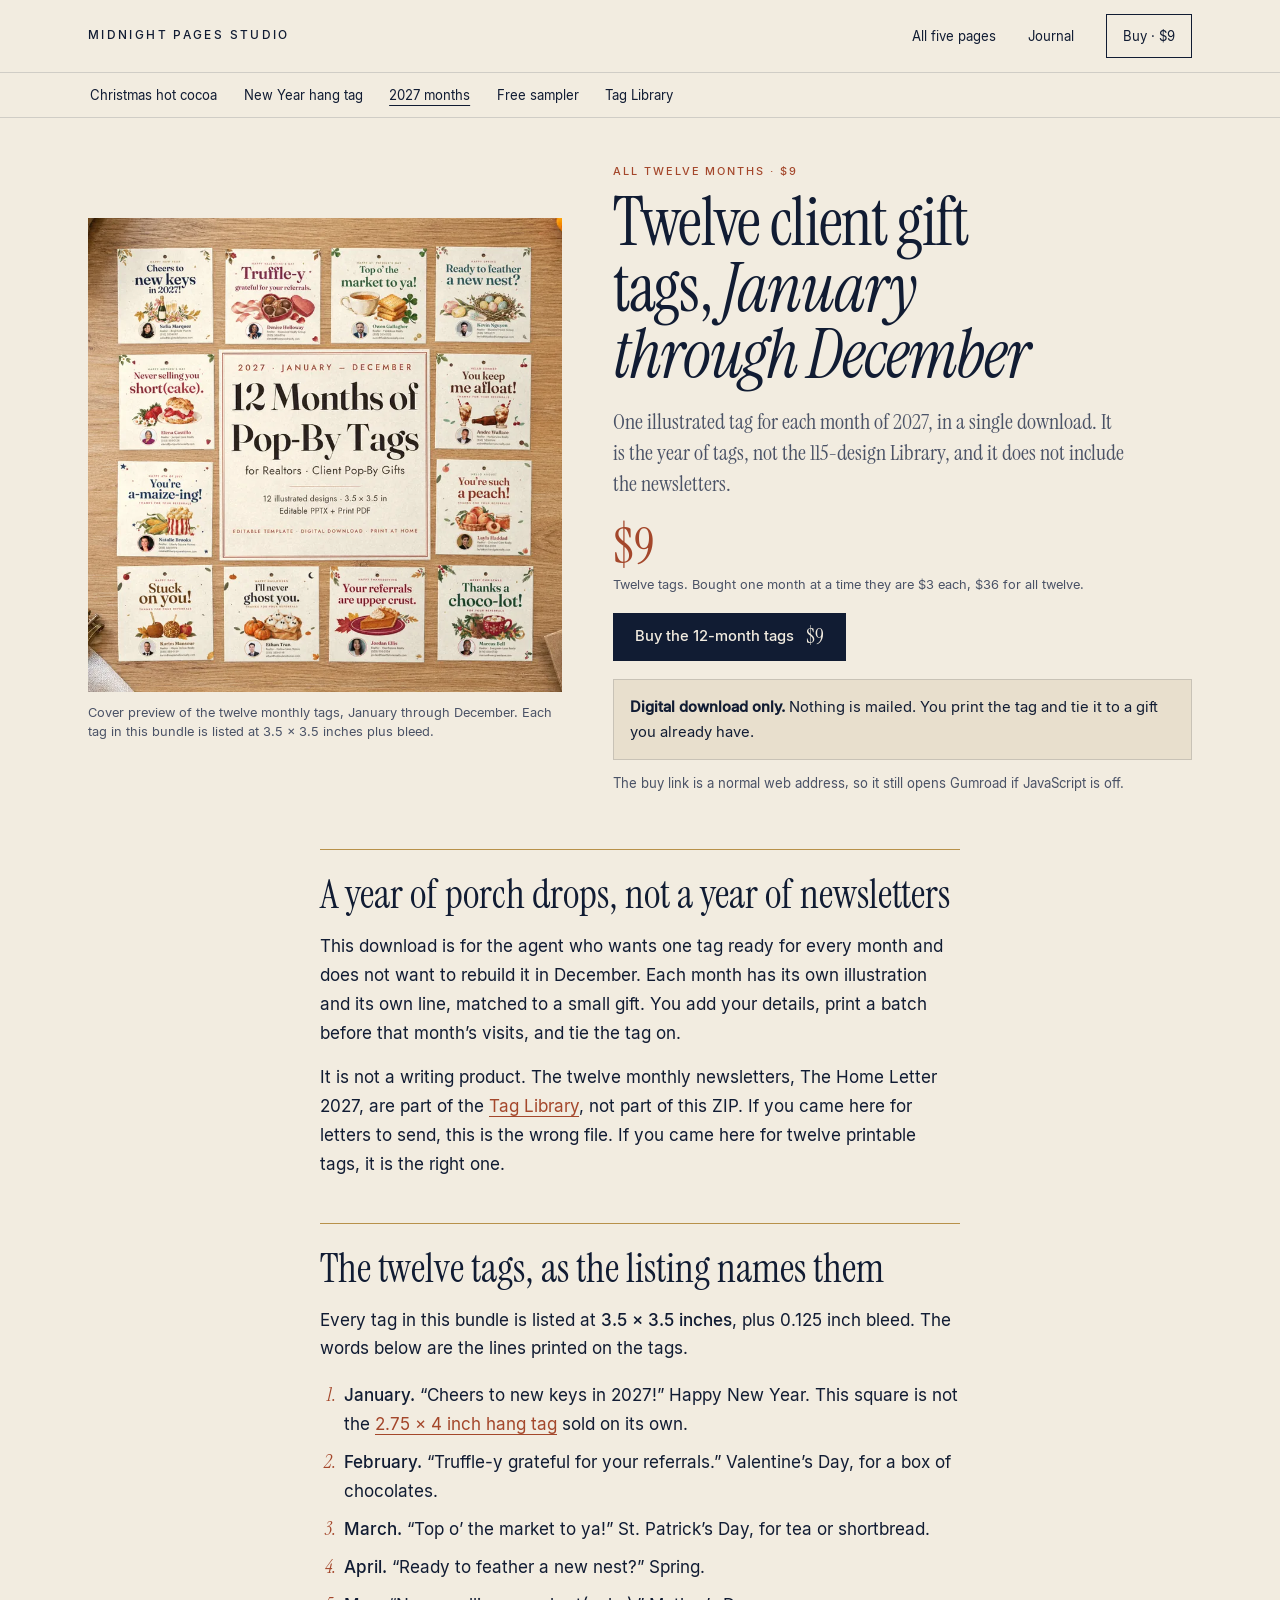
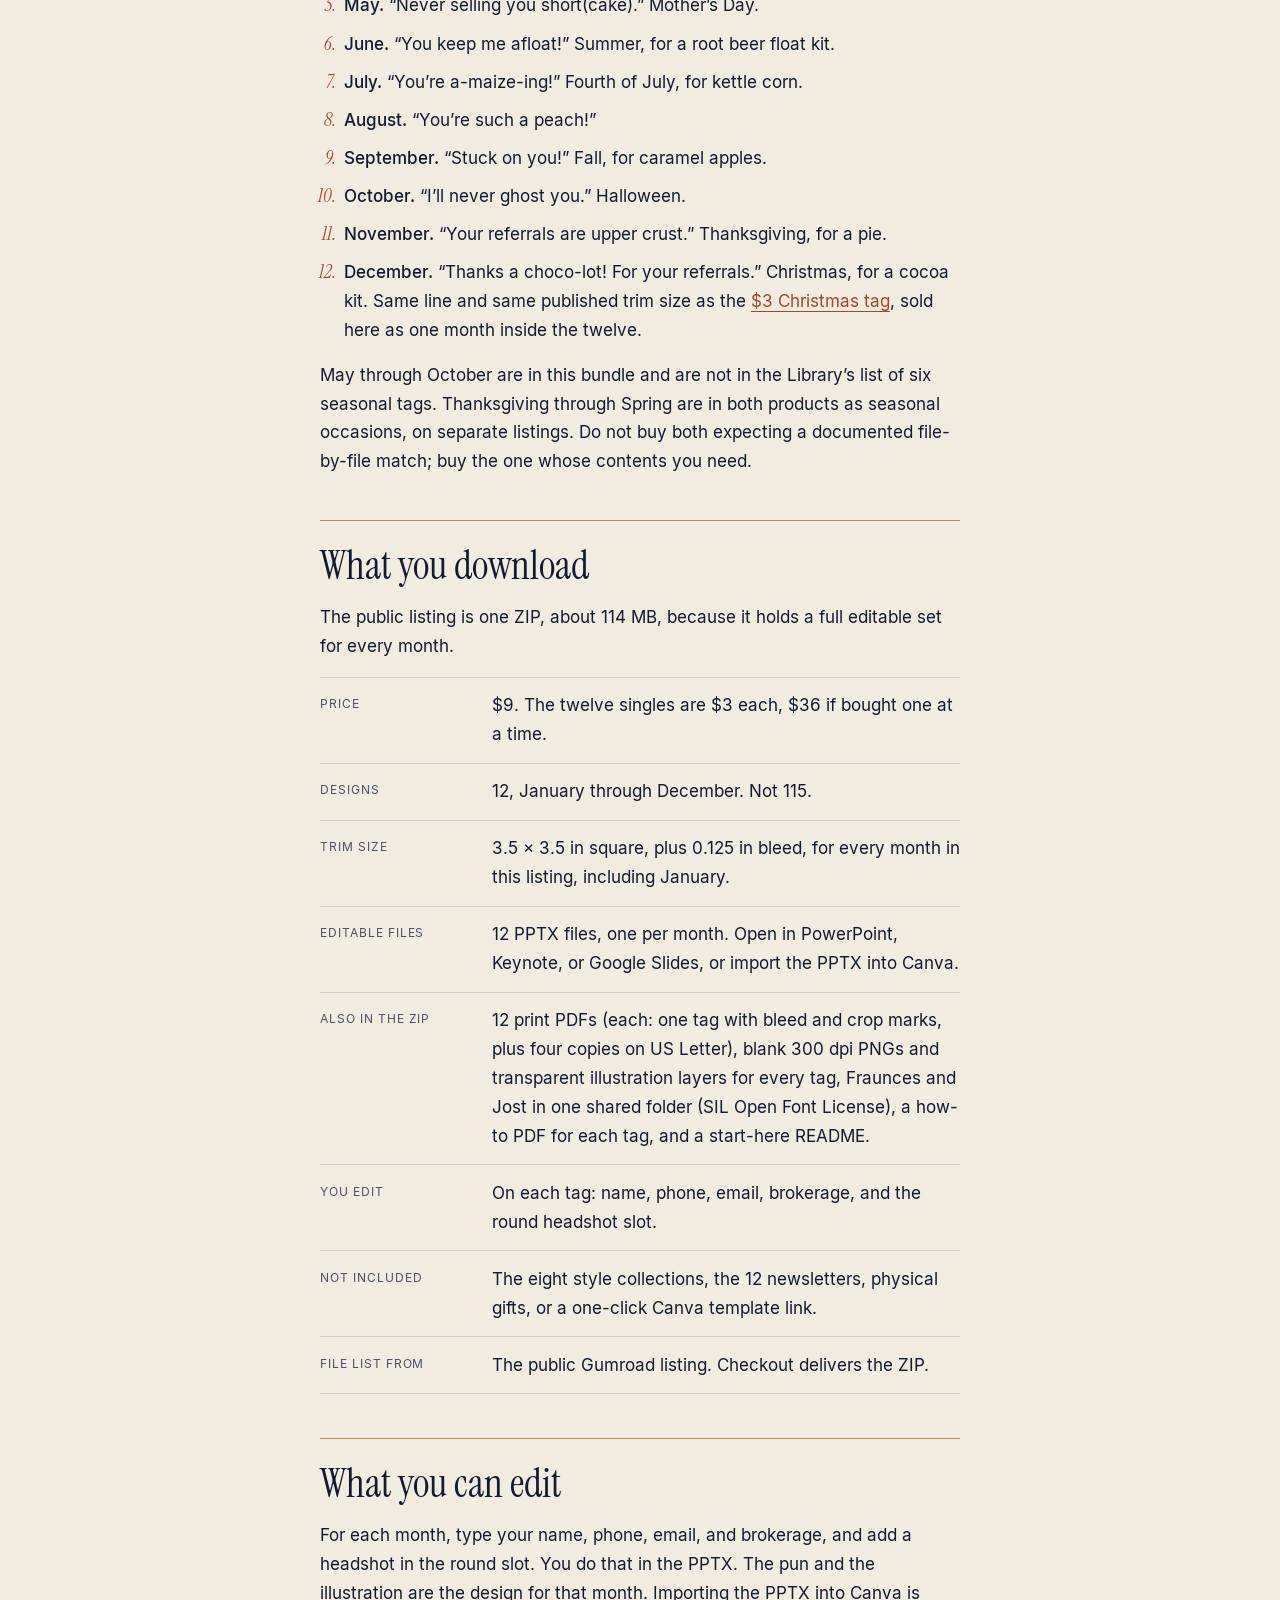
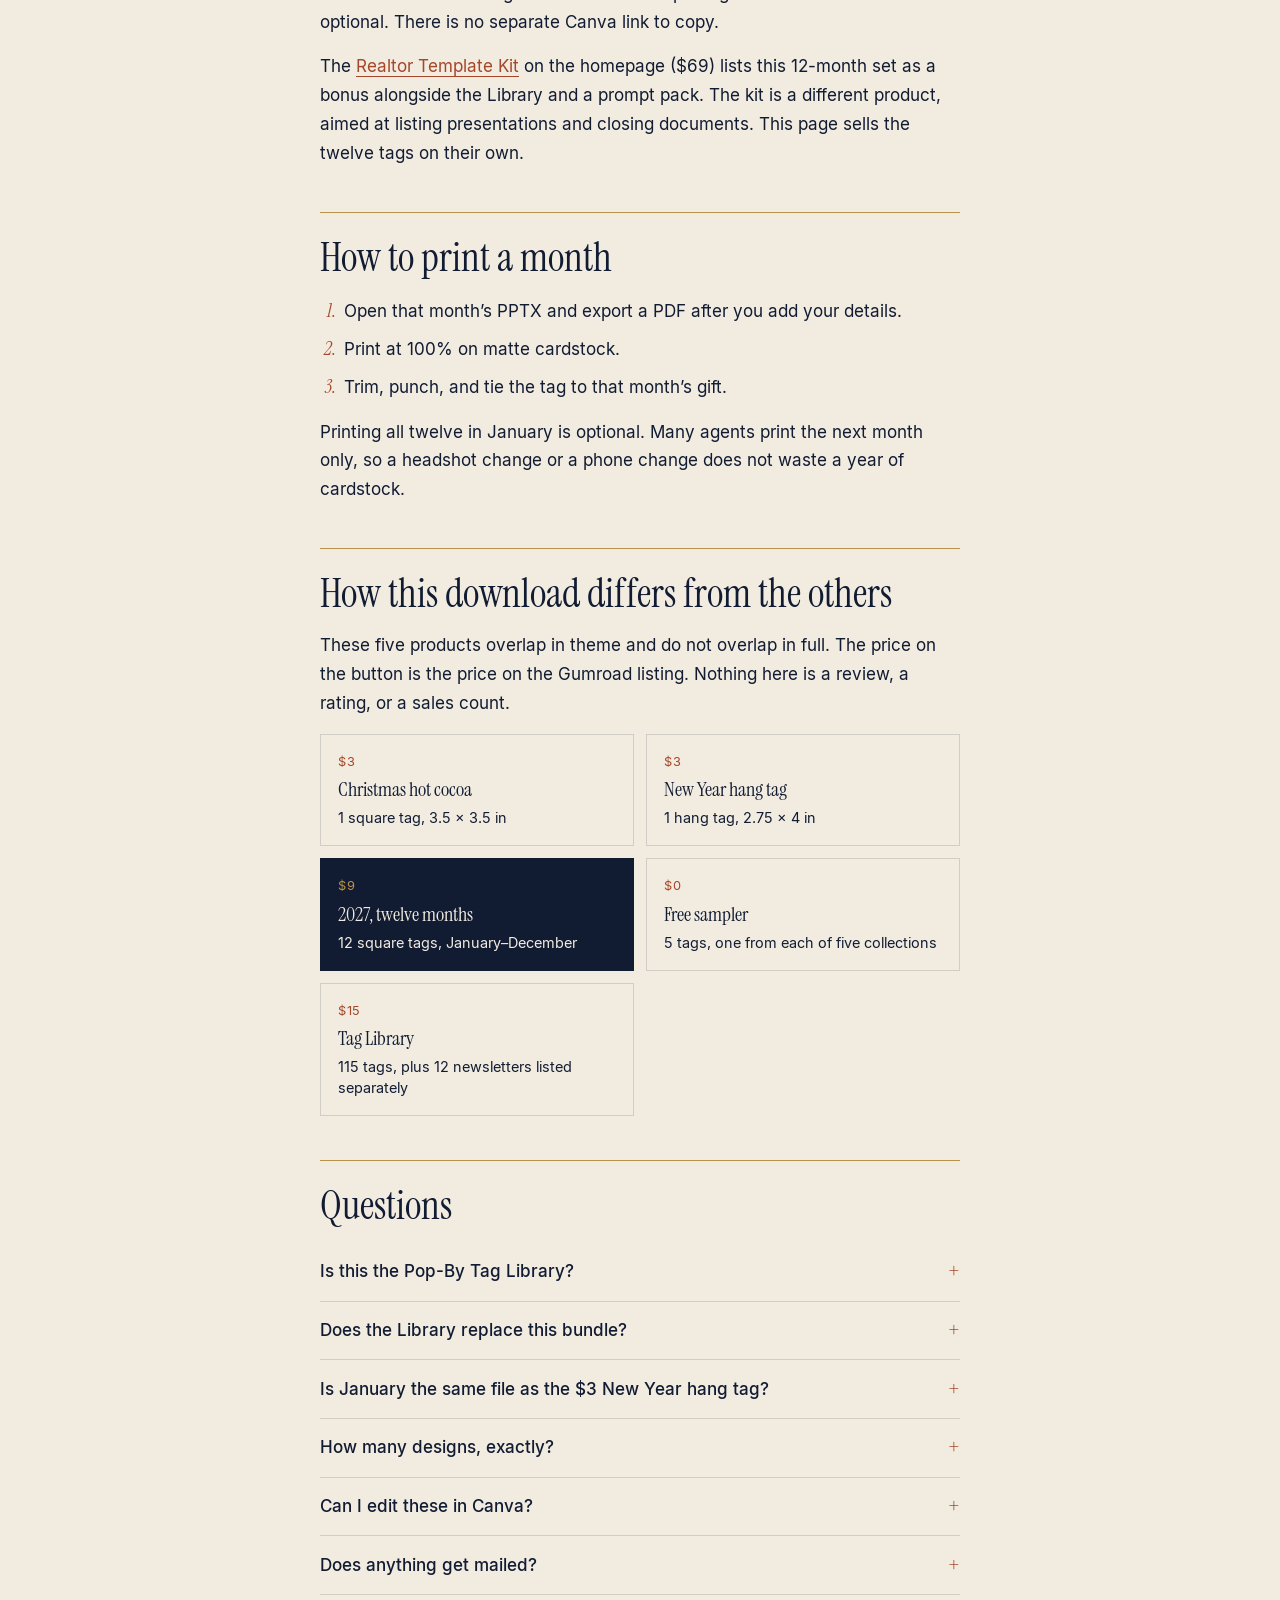
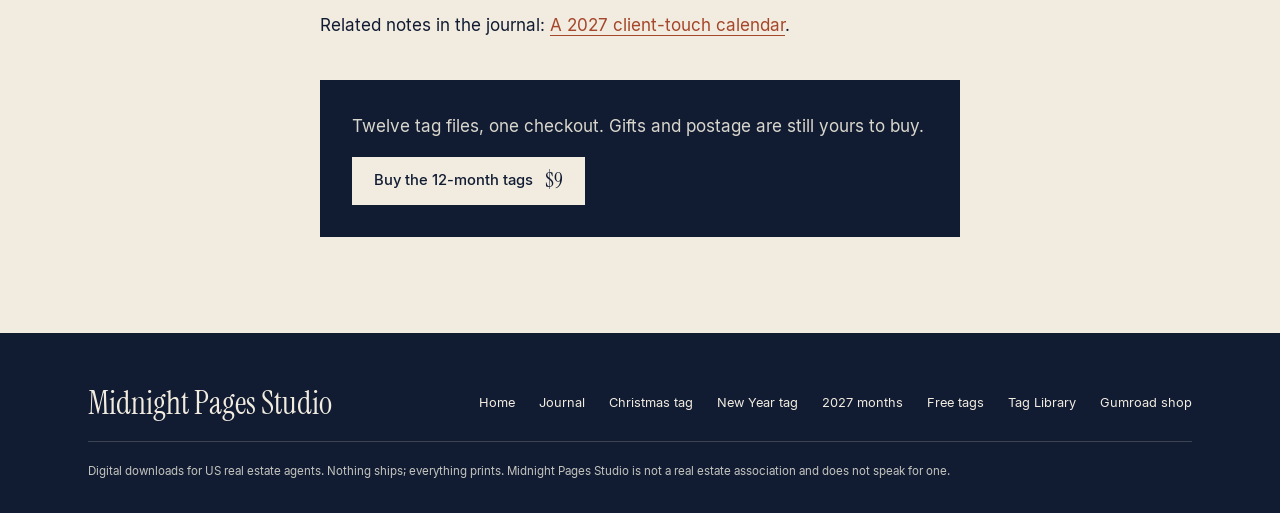
==== 2027-monthly-pop-by-tags/index.html @ df1ddafe "Add five evergreen pop-by landing pages that link to Gumroad. Each page has its own title, canonical" ====
<!DOCTYPE html>
<html lang="en">
<head>
<meta charset="utf-8">
<script async src="https://www.googletagmanager.com/gtag/js?id=AW-18521268865"></script>
<script>
  window.dataLayer = window.dataLayer || [];
  function gtag(){dataLayer.push(arguments);}
  gtag('js', new Date());
  gtag('config', 'AW-18521268865');
</script>
<script src="../gads.js"></script>
<script defer src="../utm.js"></script>
<meta name="viewport" content="width=device-width, initial-scale=1">
<title>2027 Monthly Pop-By Gift Tags for Real Estate Agents | 12 Printable Designs</title>
<meta name="description" content="Twelve printable pop-by tags for 2027, January through December, sold as one $9 digital download. Square 3.5 × 3.5 in tags in PPTX. This is not the 115-tag Library and it does not include the newsletters.">
<link rel="canonical" href="https://38763358.github.io/midnight-pages-studio/2027-monthly-pop-by-tags/">
<meta name="theme-color" content="#111c33">
<link rel="icon" href="../favicon.svg" type="image/svg+xml">
<link rel="icon" href="../favicon-32.png" sizes="32x32" type="image/png">
<link rel="apple-touch-icon" href="../apple-touch-icon.png">
<meta property="og:type" content="website">
<meta property="og:site_name" content="Midnight Pages Studio">
<meta property="og:title" content="2027 Monthly Pop-By Gift Tags for Real Estate Agents | 12 Printable Designs">
<meta property="og:description" content="Twelve printable pop-by tags for 2027, January through December, sold as one $9 digital download. Square 3.5 × 3.5 in tags in PPTX. This is not the 115-tag Library and it does not include the newsletters.">
<meta property="og:url" content="https://38763358.github.io/midnight-pages-studio/2027-monthly-pop-by-tags/">
<meta property="og:image" content="https://38763358.github.io/midnight-pages-studio/img/seasonal/2027-12-months-800.jpg">
<meta property="og:image:width" content="800">
<meta property="og:image:height" content="800">
<meta property="og:image:alt" content="2027 Pop-By Tags, 12 Months: all twelve monthly tags from January to December on one cover">
<meta property="og:locale" content="en_US">
<meta name="twitter:card" content="summary_large_image">
<meta name="twitter:title" content="2027 Monthly Pop-By Gift Tags for Real Estate Agents | 12 Printable Designs">
<meta name="twitter:description" content="Twelve printable pop-by tags for 2027, January through December, sold as one $9 digital download. Square 3.5 × 3.5 in tags in PPTX. This is not the 115-tag Library and it does not include the newsletters.">
<meta name="twitter:image" content="https://38763358.github.io/midnight-pages-studio/img/seasonal/2027-12-months-800.jpg">
<meta name="twitter:image:alt" content="2027 Pop-By Tags, 12 Months: all twelve monthly tags from January to December on one cover">
<link rel="preload" href="../fonts/InstrumentSerif-Regular.woff" as="font" type="font/woff" crossorigin>
<link rel="stylesheet" href="../blog.css">
<link rel="stylesheet" href="../landings.css">
<script type="application/ld+json">
{
 "@context": "https://schema.org",
 "@graph": [
  {
   "@type": "Product",
   "name": "2027 Pop-By Tags, 12 Months",
   "description": "Twelve printable pop-by tags for 2027, January through December, sold as one $9 digital download. Square 3.5 × 3.5 in tags in PPTX. This is not the 115-tag Library and it does not include the newsletters.",
   "image": "https://38763358.github.io/midnight-pages-studio/img/seasonal/2027-12-months-800.jpg",
   "brand": {
    "@type": "Brand",
    "name": "Midnight Pages Studio"
   },
   "sku": "2027-pop-by-tags-12-months",
   "category": "Digital download",
   "offers": {
    "@type": "Offer",
    "url": "https://midnightpagesstudio.gumroad.com/l/2027-pop-by-tags-12-months",
    "price": "9.00",
    "priceCurrency": "USD",
    "availability": "https://schema.org/InStock",
    "itemCondition": "https://schema.org/NewCondition"
   }
  },
  {
   "@type": "FAQPage",
   "mainEntity": [
    {
     "@type": "Question",
     "name": "Is this the Pop-By Tag Library?",
     "acceptedAnswer": {
      "@type": "Answer",
      "text": "No. This is 12 monthly tags for $9. The Library is 115 tag designs (109 in eight collections, plus 6 seasonal tags) and, separately, 12 newsletters, for $15. Buying this bundle does not give you the eight collections or the newsletters."
     }
    },
    {
     "@type": "Question",
     "name": "Does the Library replace this bundle?",
     "acceptedAnswer": {
      "@type": "Answer",
      "text": "No. The Library’s seasonal tags stop at six: Thanksgiving, Christmas, New Year, Valentine’s Day, St. Patrick’s Day, and Spring. This bundle also has May through October: Mother’s Day, summer, the Fourth of July, August, fall, and Halloween. If you want those six months, they are in this $9 listing, not described as part of the Library."
     }
    },
    {
     "@type": "Question",
     "name": "Is January the same file as the $3 New Year hang tag?",
     "acceptedAnswer": {
      "@type": "Answer",
      "text": "Do not treat them as the same size. This bundle lists January as one of twelve squares at 3.5 × 3.5 inches, with the line “Cheers to new keys in 2027!” The separate New Year product is a 2.75 × 4 inch bottle hang tag with that same line. Same words, different trim size on the two listings."
     }
    },
    {
     "@type": "Question",
     "name": "How many designs, exactly?",
     "acceptedAnswer": {
      "@type": "Answer",
      "text": "Twelve, one per month. Each month has its own PPTX. The print PDF for each month is that one design: a single tag with bleed and crop marks, plus four copies on US Letter."
     }
    },
    {
     "@type": "Question",
     "name": "Can I edit these in Canva?",
     "acceptedAnswer": {
      "@type": "Answer",
      "text": "Import each month’s PPTX into Canva, or edit it in PowerPoint, Keynote, or Google Slides. There is no one-click Canva template link in the download."
     }
    },
    {
     "@type": "Question",
     "name": "Does anything get mailed?",
     "acceptedAnswer": {
      "@type": "Answer",
      "text": "No. The ZIP is the product. You print the tags and you buy the pie, the cocoa, the peaches, and the rest."
     }
    }
   ]
  },
  {
   "@type": "BreadcrumbList",
   "itemListElement": [
    {
     "@type": "ListItem",
     "position": 1,
     "name": "Home",
     "item": "https://38763358.github.io/midnight-pages-studio/"
    },
    {
     "@type": "ListItem",
     "position": 2,
     "name": "2027 monthly tags",
     "item": "https://38763358.github.io/midnight-pages-studio/2027-monthly-pop-by-tags/"
    }
   ]
  }
 ]
}
</script>
</head>
<body>
<a class="b-skip" href="#main">Skip to content</a>
<header class="b-mast">
 <div class="b-wrap b-mast__row">
  <a class="b-wordmark" href="../">MIDNIGHT PAGES STUDIO</a>
  <nav aria-label="Primary"><ul class="b-nav">
   <li><a href="../#scenes">All five pages</a></li>
   <li><a href="../blog/">Journal</a></li>
   <li><a class="b-nav__buy" data-utm-default href="https://midnightpagesstudio.gumroad.com/l/2027-pop-by-tags-12-months?utm_source=github_pages&amp;utm_medium=organic&amp;utm_campaign=evergreen_landing_2026_11&amp;utm_content=2027-monthly-pop-by-tags">Buy · $9</a></li>
  </ul></nav>
 </div>
</header>
<nav class="lp-sub" aria-label="Pop-by pages"><div class="b-wrap"><ul>
<li><a href="../christmas-pop-by-tags/">Christmas hot cocoa</a></li><li><a href="../new-year-pop-by-tags/">New Year hang tag</a></li><li><a href="../2027-monthly-pop-by-tags/" aria-current="page">2027 months</a></li><li><a href="../free-pop-by-tags/">Free sampler</a></li><li><a href="../pop-by-tag-library/">Tag Library</a></li>
</ul></div></nav>
<main id="main">
 <header class="b-wrap lp-hero">
  <figure>
   <picture>
<source type="image/webp" srcset="../img/seasonal/2027-12-months-480.webp 480w, ../img/seasonal/2027-12-months-800.webp 800w" sizes="(min-width: 52rem) 34rem, 100vw">
<img src="../img/seasonal/2027-12-months-800.jpg" srcset="../img/seasonal/2027-12-months-480.jpg 480w, ../img/seasonal/2027-12-months-800.jpg 800w" sizes="(min-width: 52rem) 34rem, 100vw" width="800" height="800" alt="2027 Pop-By Tags, 12 Months: all twelve monthly tags from January to December on one cover" fetchpriority="high" decoding="async">
</picture>
   <figcaption>Cover preview of the twelve monthly tags, January through December. Each tag in this bundle is listed at 3.5 × 3.5 inches plus bleed.</figcaption>
  </figure>
  <div>
   <p class="lp-kicker">All twelve months · $9</p>
   <h1>Twelve client gift tags, <em>January through December</em></h1>
   <p class="lp-dek">One illustrated tag for each month of 2027, in a single download. It is the year of tags, not the 115-design Library, and it does not include the newsletters.</p>
   <p class="lp-price">$9<small>Twelve tags. Bought one month at a time they are $3 each, $36 for all twelve.</small></p>
   <a class="lp-buy" data-utm-default href="https://midnightpagesstudio.gumroad.com/l/2027-pop-by-tags-12-months?utm_source=github_pages&amp;utm_medium=organic&amp;utm_campaign=evergreen_landing_2026_11&amp;utm_content=2027-monthly-pop-by-tags">Buy the 12-month tags <span class="lp-buy__price">$9</span></a>
   <p class="lp-banner"><strong>Digital download only.</strong> Nothing is mailed. You print the tag and tie it to a gift you already have.</p>
   <p class="lp-fine">The buy link is a normal web address, so it still opens Gumroad if JavaScript is off.</p>
  </div>
 </header>
 <article class="b-wrap b-prose lp-prose">

<h2>A year of porch drops, not a year of newsletters</h2>
<p>This download is for the agent who wants one tag ready for every month and does not want to rebuild it in December. Each month has its own illustration and its own line, matched to a small gift. You add your details, print a batch before that month’s visits, and tie the tag on.</p>
<p>It is not a writing product. The twelve monthly newsletters, The Home Letter 2027, are part of the <a href="../pop-by-tag-library/">Tag Library</a>, not part of this ZIP. If you came here for letters to send, this is the wrong file. If you came here for twelve printable tags, it is the right one.</p>
<h2>The twelve tags, as the listing names them</h2>
<p>Every tag in this bundle is listed at <strong>3.5 × 3.5 inches</strong>, plus 0.125 inch bleed. The words below are the lines printed on the tags.</p>
<ol>
<li><strong>January.</strong> “Cheers to new keys in 2027!” Happy New Year. This square is not the <a href="../new-year-pop-by-tags/">2.75 × 4 inch hang tag</a> sold on its own.</li>
<li><strong>February.</strong> “Truffle-y grateful for your referrals.” Valentine’s Day, for a box of chocolates.</li>
<li><strong>March.</strong> “Top o’ the market to ya!” St. Patrick’s Day, for tea or shortbread.</li>
<li><strong>April.</strong> “Ready to feather a new nest?” Spring.</li>
<li><strong>May.</strong> “Never selling you short(cake).” Mother’s Day.</li>
<li><strong>June.</strong> “You keep me afloat!” Summer, for a root beer float kit.</li>
<li><strong>July.</strong> “You’re a-maize-ing!” Fourth of July, for kettle corn.</li>
<li><strong>August.</strong> “You’re such a peach!”</li>
<li><strong>September.</strong> “Stuck on you!” Fall, for caramel apples.</li>
<li><strong>October.</strong> “I’ll never ghost you.” Halloween.</li>
<li><strong>November.</strong> “Your referrals are upper crust.” Thanksgiving, for a pie.</li>
<li><strong>December.</strong> “Thanks a choco-lot! For your referrals.” Christmas, for a cocoa kit. Same line and same published trim size as the <a href="../christmas-pop-by-tags/">$3 Christmas tag</a>, sold here as one month inside the twelve.</li>
</ol>
<p>May through October are in this bundle and are not in the Library’s list of six seasonal tags. Thanksgiving through Spring are in both products as seasonal occasions, on separate listings. Do not buy both expecting a documented file-by-file match; buy the one whose contents you need.</p>
<h2>What you download</h2>
<p>The public listing is one ZIP, about 114 MB, because it holds a full editable set for every month.</p>
<dl class="lp-spec">
<div><dt>Price</dt><dd>$9. The twelve singles are $3 each, $36 if bought one at a time.</dd></div>
<div><dt>Designs</dt><dd>12, January through December. Not 115.</dd></div>
<div><dt>Trim size</dt><dd>3.5 × 3.5 in square, plus 0.125 in bleed, for every month in this listing, including January.</dd></div>
<div><dt>Editable files</dt><dd>12 PPTX files, one per month. Open in PowerPoint, Keynote, or Google Slides, or import the PPTX into Canva.</dd></div>
<div><dt>Also in the ZIP</dt><dd>12 print PDFs (each: one tag with bleed and crop marks, plus four copies on US Letter), blank 300 dpi PNGs and transparent illustration layers for every tag, Fraunces and Jost in one shared folder (SIL Open Font License), a how-to PDF for each tag, and a start-here README.</dd></div>
<div><dt>You edit</dt><dd>On each tag: name, phone, email, brokerage, and the round headshot slot.</dd></div>
<div><dt>Not included</dt><dd>The eight style collections, the 12 newsletters, physical gifts, or a one-click Canva template link.</dd></div>
<div><dt>File list from</dt><dd>The public Gumroad listing. Checkout delivers the ZIP.</dd></div>
</dl>
<h2>What you can edit</h2>
<p>For each month, type your name, phone, email, and brokerage, and add a headshot in the round slot. You do that in the PPTX. The pun and the illustration are the design for that month. Importing the PPTX into Canva is optional. There is no separate Canva link to copy.</p>
<p>The <a href="../#kit">Realtor Template Kit</a> on the homepage ($69) lists this 12-month set as a bonus alongside the Library and a prompt pack. The kit is a different product, aimed at listing presentations and closing documents. This page sells the twelve tags on their own.</p>
<h2>How to print a month</h2>
<ol>
<li>Open that month’s PPTX and export a PDF after you add your details.</li>
<li>Print at 100% on matte cardstock.</li>
<li>Trim, punch, and tie the tag to that month’s gift.</li>
</ol>
<p>Printing all twelve in January is optional. Many agents print the next month only, so a headshot change or a phone change does not waste a year of cardstock.</p>

<h2>How this download differs from the others</h2>
<p>These five products overlap in theme and do not overlap in full. The price on the button is the price on the Gumroad listing. Nothing here is a review, a rating, or a sales count.</p>
<ul class="lp-which">
<li><a href="../christmas-pop-by-tags/"><em>$3</em><strong>Christmas hot cocoa</strong><p>1 square tag, 3.5 × 3.5 in</p></a></li>
<li><a href="../new-year-pop-by-tags/"><em>$3</em><strong>New Year hang tag</strong><p>1 hang tag, 2.75 × 4 in</p></a></li>
<li><span aria-current="page"><em>$9</em><strong>2027, twelve months</strong><p>12 square tags, January–December</p></span></li>
<li><a href="../free-pop-by-tags/"><em>$0</em><strong>Free sampler</strong><p>5 tags, one from each of five collections</p></a></li>
<li><a href="../pop-by-tag-library/"><em>$15</em><strong>Tag Library</strong><p>115 tags, plus 12 newsletters listed separately</p></a></li>
</ul>
<h2>Questions</h2>
<div class="lp-faq">
<details name="faq">
<summary>Is this the Pop-By Tag Library?</summary>
<p>No. This is 12 monthly tags for $9. The Library is 115 tag designs (109 in eight collections, plus 6 seasonal tags) and, separately, 12 newsletters, for $15. Buying this bundle does not give you the eight collections or the newsletters.</p>
</details>
<details name="faq">
<summary>Does the Library replace this bundle?</summary>
<p>No. The Library’s seasonal tags stop at six: Thanksgiving, Christmas, New Year, Valentine’s Day, St. Patrick’s Day, and Spring. This bundle also has May through October: Mother’s Day, summer, the Fourth of July, August, fall, and Halloween. If you want those six months, they are in this $9 listing, not described as part of the Library.</p>
</details>
<details name="faq">
<summary>Is January the same file as the $3 New Year hang tag?</summary>
<p>Do not treat them as the same size. This bundle lists January as one of twelve squares at 3.5 × 3.5 inches, with the line “Cheers to new keys in 2027!” The separate New Year product is a 2.75 × 4 inch bottle hang tag with that same line. Same words, different trim size on the two listings.</p>
</details>
<details name="faq">
<summary>How many designs, exactly?</summary>
<p>Twelve, one per month. Each month has its own PPTX. The print PDF for each month is that one design: a single tag with bleed and crop marks, plus four copies on US Letter.</p>
</details>
<details name="faq">
<summary>Can I edit these in Canva?</summary>
<p>Import each month’s PPTX into Canva, or edit it in PowerPoint, Keynote, or Google Slides. There is no one-click Canva template link in the download.</p>
</details>
<details name="faq">
<summary>Does anything get mailed?</summary>
<p>No. The ZIP is the product. You print the tags and you buy the pie, the cocoa, the peaches, and the rest.</p>
</details>
</div>
<p>Related notes in the journal: <a href="../blog/2027-client-touch-calendar-for-realtors/">A 2027 client-touch calendar</a>.</p>
  <div class="lp-end">
   <p>Twelve tag files, one checkout. Gifts and postage are still yours to buy.</p>
   <a class="lp-buy" data-utm-default href="https://midnightpagesstudio.gumroad.com/l/2027-pop-by-tags-12-months?utm_source=github_pages&amp;utm_medium=organic&amp;utm_campaign=evergreen_landing_2026_11&amp;utm_content=2027-monthly-pop-by-tags">Buy the 12-month tags <span class="lp-buy__price">$9</span></a>
  </div>
 </article>
</main>
<footer class="b-foot"><div class="b-wrap b-foot__row">
 <p class="b-foot__mark">Midnight Pages Studio</p>
 <ul class="b-foot__links"><li><a href="../">Home</a></li><li><a href="../blog/">Journal</a></li><li><a href="../christmas-pop-by-tags/">Christmas tag</a></li><li><a href="../new-year-pop-by-tags/">New Year tag</a></li><li><a href="../2027-monthly-pop-by-tags/">2027 months</a></li><li><a href="../free-pop-by-tags/">Free tags</a></li><li><a href="../pop-by-tag-library/">Tag Library</a></li><li><a href="https://midnightpagesstudio.gumroad.com">Gumroad shop</a></li></ul>
 <p class="b-foot__fine">Digital downloads for US real estate agents. Nothing ships; everything prints. Midnight Pages Studio is not a real estate association and does not speak for one.</p>
</div></footer>
</body>
</html>
---- blog.css ----
/* Blog styles. Self-contained on purpose: doesn't depend on styles.css, so the homepage redesign can't break it.
   To follow a new homepage design, change the tokens in :root (and the fonts) first. */
@font-face{font-family:Instrument;src:url(fonts/InstrumentSerif-Regular.woff) format("woff");font-display:swap}
@font-face{font-family:Instrument;font-style:italic;src:url(fonts/InstrumentSerif-Italic.woff) format("woff");font-display:swap}
@font-face{font-family:Inter;font-weight:400;src:url(fonts/Inter-Regular.woff) format("woff");font-display:swap}
@font-face{font-family:Inter;font-weight:500;src:url(fonts/Inter-Medium.woff) format("woff");font-display:swap}
:root{
  --b-ink:#111c33;--b-ink-soft:#4a5266;--b-paper:#f2ece0;--b-paper-2:#e8dfcd;--b-rule:#111c3326;--b-gold:#b8914a;--b-accent:#a4472b;
  --b-serif:Instrument,Georgia,"Times New Roman",serif;--b-sans:Inter,system-ui,-apple-system,"Segoe UI",sans-serif;
  --b-measure:40rem;--b-gutter:clamp(1.25rem,5vw,3.5rem);
}
*,*::before,*::after{box-sizing:border-box}
html{-webkit-text-size-adjust:100%;text-size-adjust:100%}
body{margin:0;background:var(--b-paper);color:var(--b-ink);font:400 1.0625rem/1.7 var(--b-sans);-webkit-font-smoothing:antialiased}
img{display:block;max-width:100%;height:auto}
a{color:inherit;text-underline-offset:.25em;text-decoration-thickness:1px}
a:focus-visible{outline:2px solid var(--b-accent);outline-offset:4px}
h1,h2,h3,p,figure,ul,ol,dl,dd{margin:0}
.b-wrap{width:100%;max-width:76rem;margin-inline:auto;padding-inline:var(--b-gutter)}
.b-skip{position:fixed;top:-100px;left:1rem;background:var(--b-ink);color:var(--b-paper);padding:.7rem 1rem;z-index:9}.b-skip:focus{top:1rem}

.b-mast{border-bottom:1px solid var(--b-rule);background:var(--b-paper);position:sticky;top:0;z-index:5}
.b-mast__row{display:flex;align-items:center;justify-content:space-between;gap:1rem;min-height:4.5rem}
.b-wordmark{font:500 .74rem/1 var(--b-sans);letter-spacing:.2em;text-decoration:none;white-space:nowrap}
.b-nav{list-style:none;padding:0;display:flex;align-items:center;gap:clamp(.9rem,2.5vw,2rem);font-size:.82rem}
.b-nav a{text-decoration:none;display:inline-flex;align-items:center;min-height:44px}
.b-nav a:hover,.b-nav a[aria-current=page]{text-decoration:underline}
.b-nav__buy{border:1px solid var(--b-ink);padding:0 1rem}
.b-nav__buy:hover{background:var(--b-ink);color:var(--b-paper);text-decoration:none!important}

.b-eyebrow{font:500 .68rem/1 var(--b-sans);letter-spacing:.22em;text-transform:uppercase;color:var(--b-accent);margin-bottom:1.25rem}
.b-display{font:400 clamp(2.6rem,7vw,5.6rem)/.98 var(--b-serif);letter-spacing:-.025em;text-wrap:balance;max-width:16ch}
.b-display em{font-style:italic}
.b-dek{font:400 clamp(1.2rem,2vw,1.5rem)/1.4 var(--b-serif);color:var(--b-ink-soft);max-width:36rem;margin-top:1.5rem;text-wrap:pretty}

/* list */
.b-list__head{padding-block:clamp(3.5rem,8vw,7rem) clamp(2.5rem,5vw,4rem)}
.b-cards{list-style:none;display:grid;gap:3.5rem 2.5rem;padding-bottom:clamp(3rem,6vw,5rem)}
@media(min-width:48rem){.b-cards{grid-template-columns:repeat(2,1fr)}}
@media(min-width:72rem){.b-cards{grid-template-columns:repeat(3,1fr)}}
.b-card a{display:flex;flex-direction:column;height:100%;text-decoration:none;border-top:1px solid var(--b-ink);padding-top:1.25rem}
.b-card img{aspect-ratio:16/9;object-fit:cover;background:var(--b-paper-2)}
.b-card__date{font-size:.72rem;letter-spacing:.14em;text-transform:uppercase;color:var(--b-ink-soft);margin-top:1.25rem}
.b-card__h{font:400 clamp(1.8rem,2.6vw,2.2rem)/1.05 var(--b-serif);margin-top:.6rem}
.b-card p{font-size:.92rem;color:var(--b-ink-soft);margin-top:.8rem;flex:1}
.b-card__more{font-size:.84rem;color:var(--b-accent);margin-top:1.1rem;text-decoration:underline;text-underline-offset:.3em}
.b-card a:hover .b-card__h{font-style:italic}
.b-list__sample{padding-bottom:clamp(4rem,8vw,7rem)}
.b-scenes{padding-bottom:clamp(2rem,5vw,3.5rem)}
.b-scenes ul{list-style:none;padding:0;display:flex;flex-wrap:wrap;gap:.35rem 1.35rem;margin-top:.35rem}
.b-scenes a{display:inline-flex;align-items:center;min-height:44px;color:var(--b-accent)}

/* article */
.b-art__head{padding-block:clamp(2.5rem,6vw,5rem) clamp(2rem,4vw,3rem)}
.b-crumb{font-size:.78rem;color:var(--b-ink-soft);margin-bottom:1.75rem}
.b-byline{font-size:.75rem;letter-spacing:.14em;text-transform:uppercase;color:var(--b-ink-soft);margin-top:1.75rem}
.b-hero img{width:100%;aspect-ratio:16/9;object-fit:cover;background:var(--b-paper-2)}
.b-prose{max-width:calc(var(--b-measure) + 2*var(--b-gutter));padding-block:clamp(2.5rem,6vw,4.5rem) clamp(4rem,8vw,7rem)}
.b-prose>p,.b-prose>ul,.b-prose>ol,.b-prose>dl{margin-top:1.25rem}
.b-prose>p:first-child{font-size:1.15rem}
.b-prose h2{font:400 clamp(1.9rem,4vw,2.6rem)/1.08 var(--b-serif);margin-top:3.25rem;padding-top:1.5rem;border-top:1px solid var(--b-gold)}
.b-prose ul,.b-prose ol{padding-left:1.2rem}
.b-prose li{margin-top:.6rem;padding-left:.3rem}
.b-prose li::marker{color:var(--b-accent)}
.b-prose ol li::marker{font-family:var(--b-serif);font-style:italic;font-size:1.1em}
.b-prose strong{font-weight:500}
.b-prose a{color:var(--b-accent)}
picture{display:block}
.b-prose>ul.cal{list-style:none;padding-left:0;display:block;border-top:1px solid var(--b-rule)}
.b-prose .cal li{display:grid;grid-template-columns:7.5rem 1fr;margin:0;padding:0;border-bottom:1px solid var(--b-rule)}
.b-prose .cal li::marker{content:none}
.cal__m{font:italic 400 1.35rem/1.4 var(--b-serif)!important;padding:.9rem 0}
.cal__sep{position:absolute;width:1px;height:1px;overflow:hidden;clip-path:inset(50%);white-space:nowrap}
.cal__t{padding:1rem 0;font-size:.97rem}
@media(max-width:34rem){.b-prose .cal li{grid-template-columns:1fr}.cal__m{padding-bottom:0}}

.b-sample{display:grid;gap:1.75rem;align-items:center;background:var(--b-ink);color:var(--b-paper);padding:clamp(1.75rem,4vw,2.75rem);margin-top:3.5rem}
@media(min-width:40rem){.b-sample{grid-template-columns:minmax(0,.9fr) 1.1fr}}
.b-sample .b-eyebrow{color:var(--b-gold)}
.b-sample__h{font:400 clamp(1.9rem,3.5vw,2.4rem)/1.05 var(--b-serif)!important;border:0!important;margin:0!important;padding:0!important}
.b-sample__h em{font-style:italic}
.b-sample p:not(.b-eyebrow){font-size:.92rem;color:#d9d6cc;margin:.9rem 0 1.4rem}
.b-btn{display:inline-flex;align-items:center;min-height:48px;padding:0 1.4rem;background:var(--b-paper);color:var(--b-ink)!important;text-decoration:none;font-size:.86rem;font-weight:500}
.b-btn:hover{background:var(--b-gold)}

.b-rel{margin-top:3.5rem}
.b-rel ul{list-style:none;padding:0!important;display:grid;grid-template-columns:repeat(3,1fr);gap:1rem;margin-top:1.5rem}
@media(max-width:30rem){.b-rel ul{grid-template-columns:1fr 1fr}}
.b-rel li{margin:0;padding:0}
.b-rel a{display:block;text-decoration:none;color:var(--b-ink)!important}
.b-rel__name{display:block;font:400 1.3rem/1.15 var(--b-serif);margin-top:.6rem}
.b-rel__price{display:block;font-size:.74rem;color:var(--b-accent);margin-top:.25rem}
.b-rel a:hover .b-rel__name{font-style:italic}
.b-rel__all{font-size:.95rem;margin-top:1.75rem}

.b-foot{background:var(--b-ink);color:var(--b-paper);padding-block:3rem 2rem}
.b-foot__row{display:flex;flex-wrap:wrap;align-items:center;justify-content:space-between;gap:1rem 2rem}
.b-foot__mark{font:400 2rem/1 var(--b-serif)}
.b-foot__links{list-style:none;padding:0;display:flex;flex-wrap:wrap;gap:0 1.5rem;font-size:.8rem}
.b-foot__links a{display:inline-flex;align-items:center;min-height:44px;text-decoration:none}
.b-foot__links a:hover{text-decoration:underline}
.b-foot__fine{flex-basis:100%;border-top:1px solid #f2ece030;padding-top:1.25rem;font-size:.72rem;color:#c4c4be}
@media(max-width:40rem){.b-wordmark{font-size:.6rem;letter-spacing:.12em}.b-nav li:first-child{display:none}.b-nav{gap:.9rem;font-size:.78rem}.b-nav__buy{padding:0 .7rem}}
@media(prefers-reduced-motion:reduce){*{transition:none!important}}

.b-btn--ink{background:var(--b-ink);color:var(--b-paper)!important;gap:1.25rem;margin-top:1rem}.b-btn--ink:hover{background:var(--b-accent)}
.b-btn__price{font:400 1.45rem/1 var(--b-serif)}
.b-save{font-size:.8rem;color:var(--b-ink-soft);margin-top:.6rem}
---- landings.css ----
/* Product landing pages. Loaded after blog.css; uses the same tokens and fonts. */
.lp-sub{border-bottom:1px solid var(--b-rule);background:var(--b-paper)}
.lp-sub ul{list-style:none;display:flex;gap:0;margin:0;padding:0;overflow-x:auto;scrollbar-width:thin}
.lp-sub a{display:inline-flex;align-items:center;min-height:44px;padding-inline:.15rem;margin-right:1.35rem;white-space:nowrap;text-decoration:none;font-size:.82rem}
.lp-sub a[aria-current=page]{text-decoration:underline;text-underline-offset:.35em}
.lp-sub a:hover{text-decoration:underline}

.lp-hero{display:grid;gap:clamp(1.5rem,4vw,3.5rem);align-items:center;padding-block:clamp(1.75rem,4vw,3rem) 0}
@media(min-width:52rem){.lp-hero{grid-template-columns:minmax(0,.9fr) minmax(0,1.1fr)}}
.lp-hero figure{margin:0}
.lp-hero img{width:100%;aspect-ratio:1;object-fit:contain;background:var(--b-paper-2)}
.lp-hero--wide img{aspect-ratio:16/9}
.lp-hero figcaption{margin-top:.75rem;font-size:.8rem;line-height:1.45;color:var(--b-ink-soft)}
.lp-kicker{font:500 .68rem/1 var(--b-sans);letter-spacing:.18em;text-transform:uppercase;color:var(--b-accent)}
.lp-hero h1{font:400 clamp(2.3rem,5.4vw,4.2rem)/.98 var(--b-serif);letter-spacing:-.02em;text-wrap:balance;max-width:16ch;margin-top:.85rem}
.lp-hero h1 em{font-style:italic}
.lp-dek{font:400 clamp(1.15rem,2vw,1.4rem)/1.4 var(--b-serif);color:var(--b-ink-soft);max-width:36rem;margin-top:1.1rem;text-wrap:pretty}
.lp-price{font:400 clamp(2.4rem,4vw,3.2rem)/1 var(--b-serif);color:var(--b-accent);margin-top:1.25rem}
.lp-price small{display:block;margin-top:.35rem;font:400 .8rem/1.4 var(--b-sans);letter-spacing:0;color:var(--b-ink-soft)}
.lp-buy{display:inline-flex;align-items:center;justify-content:center;gap:.8rem;min-height:48px;margin-top:1.15rem;padding:0 1.35rem;background:var(--b-ink);color:var(--b-paper)!important;text-decoration:none;font-size:.92rem;font-weight:500}
.lp-buy:hover{background:var(--b-accent)}
.lp-buy__price{font:400 1.35rem/1 var(--b-serif);font-weight:400}
.lp-fine{margin-top:.85rem;max-width:36rem;font-size:.82rem;line-height:1.5;color:var(--b-ink-soft)}
.lp-banner{margin-top:1.15rem;padding:.9rem 1rem;border:1px solid var(--b-rule);background:var(--b-paper-2);font-size:.92rem;max-width:40rem}

.lp-prose{padding-block:clamp(2rem,5vw,3.5rem) clamp(3.5rem,8vw,6rem)}
.lp-prose h2{font:400 clamp(1.8rem,3.5vw,2.5rem)/1.1 var(--b-serif);margin-top:2.75rem;padding-top:1.35rem;border-top:1px solid var(--b-gold);text-wrap:balance}
.lp-prose h2:first-child{margin-top:0}
.lp-prose h3{font:400 1.35rem/1.25 var(--b-serif);margin-top:1.6rem}
.lp-prose p,.lp-prose ul,.lp-prose ol,.lp-prose dl{margin-top:1rem}
.lp-prose ul,.lp-prose ol{padding-left:1.2rem}
.lp-prose li{margin-top:.45rem}
.lp-prose li::marker{color:var(--b-accent)}
.lp-prose a{color:var(--b-accent)}
.lp-prose strong{font-weight:500}

.lp-spec{margin-top:1.25rem;border-top:1px solid var(--b-rule)}
.lp-spec div{display:grid;grid-template-columns:9.5rem minmax(0,1fr);gap:.75rem 1.25rem;padding-block:.85rem;border-bottom:1px solid var(--b-rule)}
.lp-spec dt{font-size:.75rem;letter-spacing:.08em;text-transform:uppercase;color:var(--b-ink-soft);padding-top:.2rem}
.lp-spec dd{margin:0}
@media(max-width:34rem){.lp-spec div{grid-template-columns:1fr;gap:.2rem}}

.lp-which{list-style:none;padding:0!important;margin-top:1.25rem;display:grid;gap:.75rem}
@media(min-width:48rem){.lp-which{grid-template-columns:1fr 1fr}}
.lp-which li{margin:0;padding:0}
.lp-which a,.lp-which span{display:block;height:100%;padding:1rem 1.05rem;border:1px solid var(--b-rule);text-decoration:none;color:inherit!important}
.lp-which a:hover{border-color:var(--b-ink)}
.lp-which [aria-current=page]{background:var(--b-ink);color:var(--b-paper)!important}
.lp-which em{display:block;margin-top:0;font-style:normal;font-size:.8rem;letter-spacing:.06em;text-transform:uppercase;color:var(--b-accent)}
.lp-which [aria-current=page] em{color:var(--b-gold)}
.lp-which strong{display:block;margin-top:.3rem;font:400 1.25rem/1.2 var(--b-serif);font-weight:400}
.lp-which p{margin:.45rem 0 0;font-size:.9rem;line-height:1.45}

.lp-faq{margin-top:1rem}
.lp-faq details{border-bottom:1px solid var(--b-rule)}
.lp-faq summary{display:flex;justify-content:space-between;align-items:center;gap:1rem;min-height:48px;padding-block:.9rem;cursor:pointer;font-weight:500;list-style:none}
.lp-faq summary::-webkit-details-marker{display:none}
.lp-faq summary::after{content:"+";flex:0 0 auto;font:400 1.4rem/1 var(--b-serif);color:var(--b-accent)}
.lp-faq details[open] summary::after{content:"\2212"}
.lp-faq details p{margin:0 0 1rem;color:var(--b-ink-soft)}
.lp-faq summary:focus-visible{outline:2px solid var(--b-accent);outline-offset:3px}

.lp-end{display:flex;flex-wrap:wrap;align-items:center;justify-content:space-between;gap:1rem 2rem;margin-top:2.5rem;padding:clamp(1.25rem,3vw,2rem);background:var(--b-ink);color:var(--b-paper)}
.lp-end p{margin:0;max-width:36rem;color:#d9d6cc}
.lp-end .lp-buy{margin-top:0;background:var(--b-paper);color:var(--b-ink)!important}
.lp-end .lp-buy:hover{background:var(--b-gold)}
@media(max-width:40rem){
  .lp-buy,.lp-end .lp-buy{width:100%}
  .b-nav li:first-child{display:list-item}
  .lp-sub ul{flex-wrap:wrap;overflow:visible}
  .lp-sub a{margin-right:1rem;white-space:normal}
}
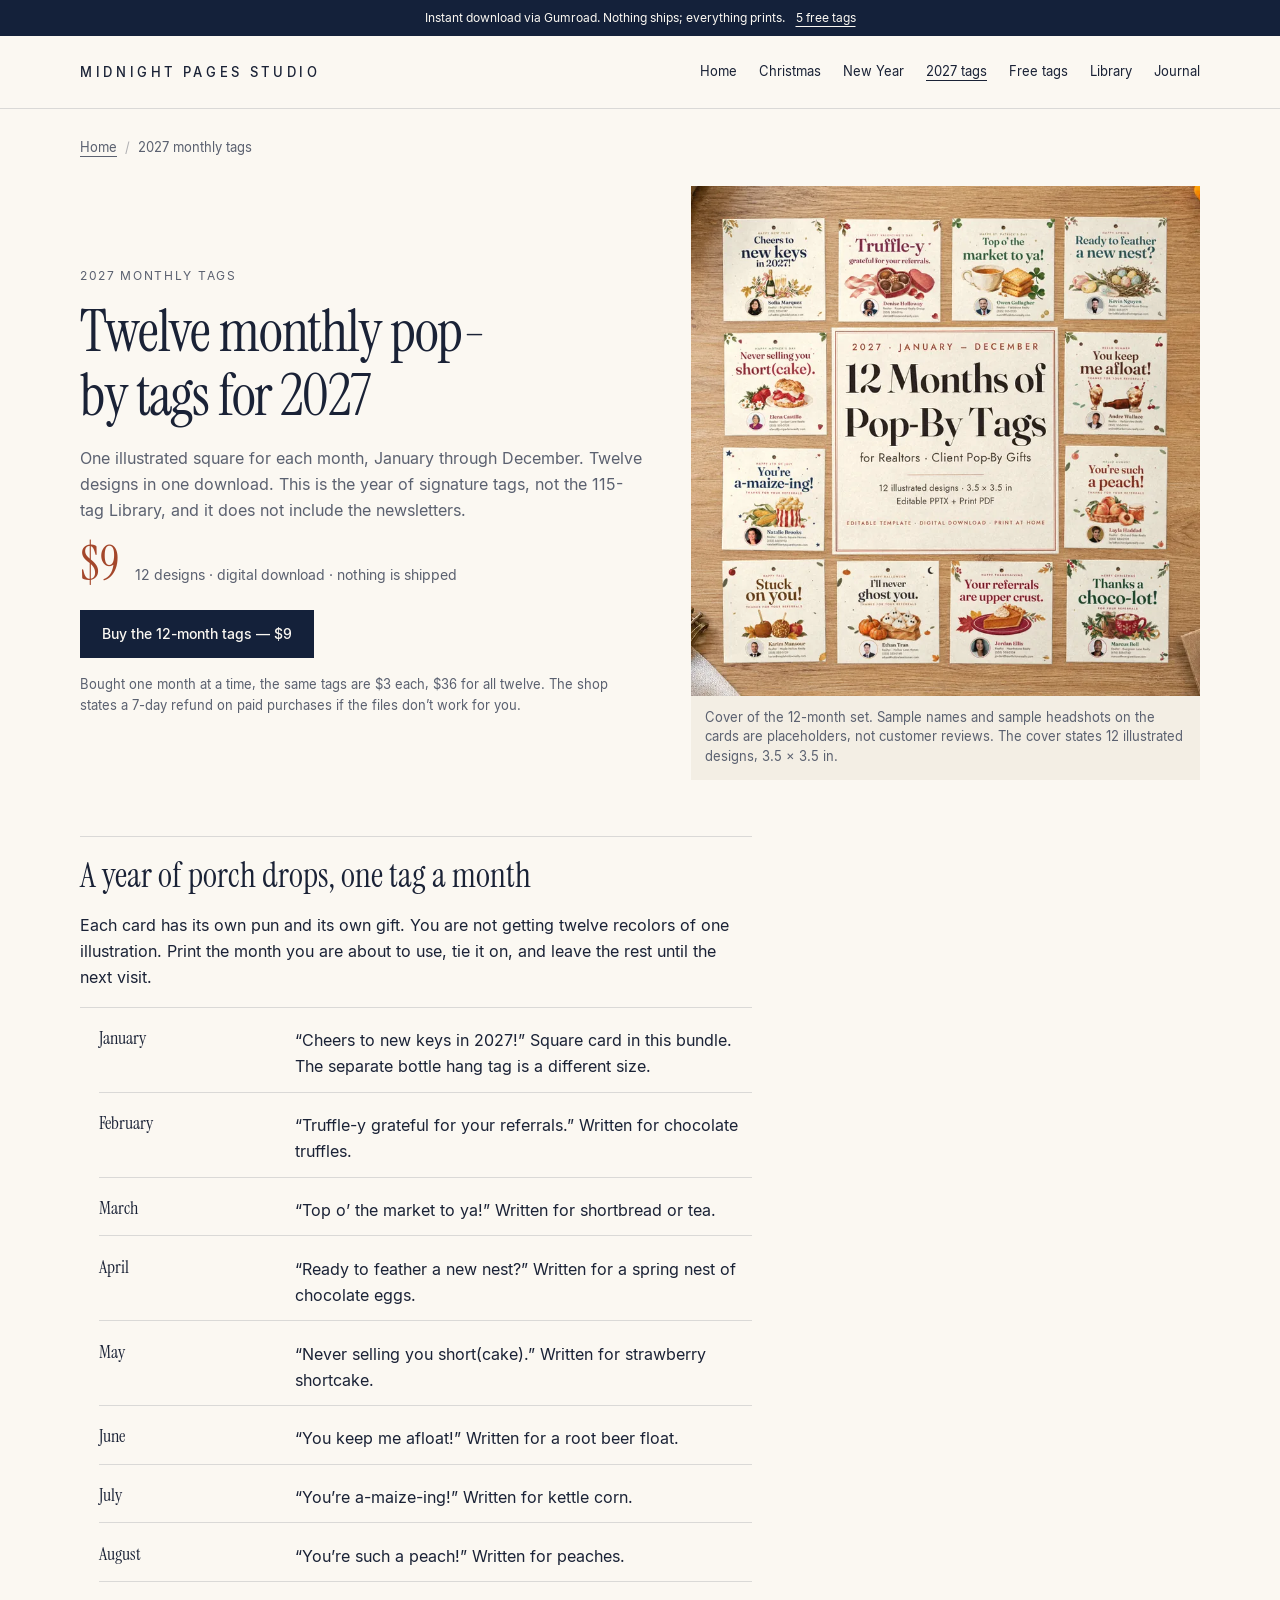
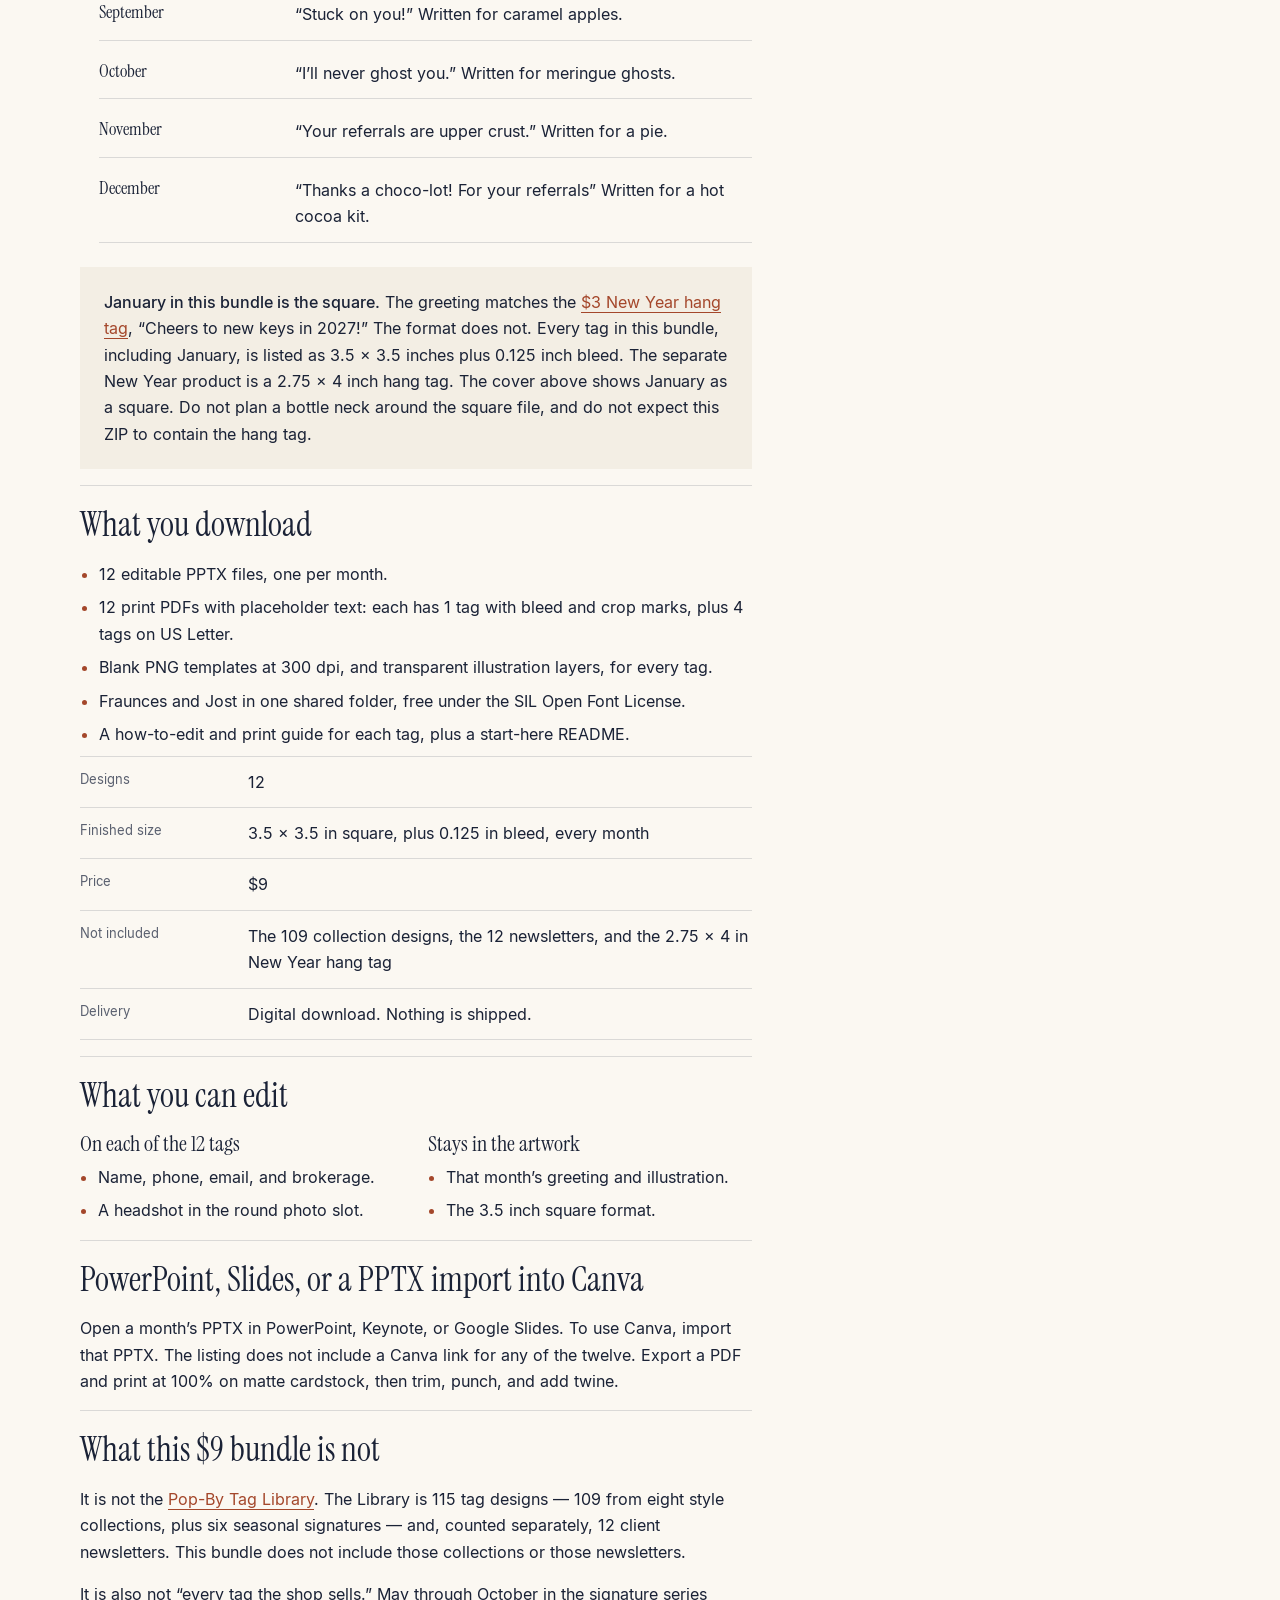
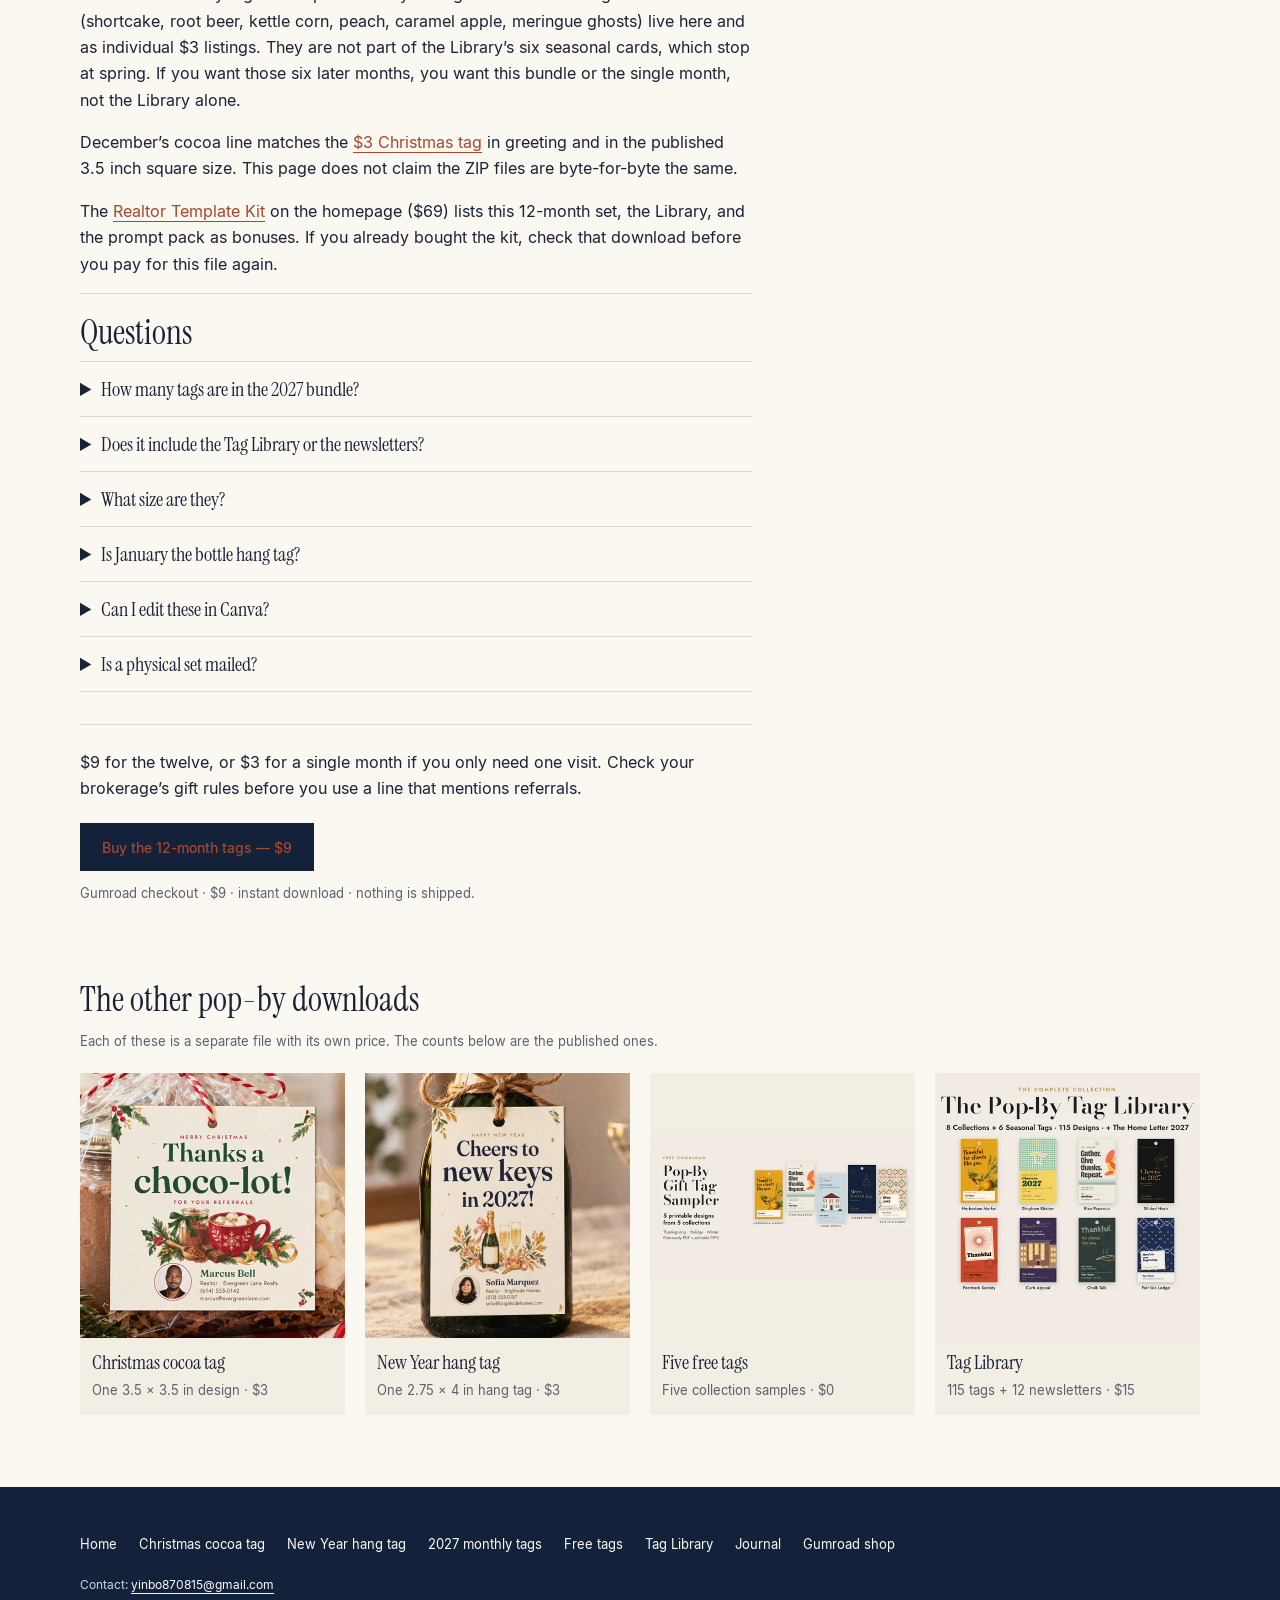
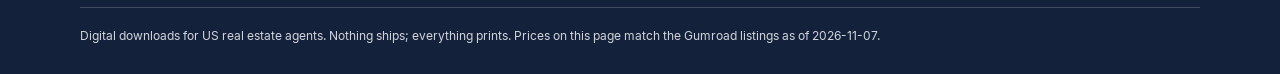
==== commit 0da1f0f8: "Add five evergreen pop-by landing pages that link to Gumroad. Each page states the published file co" ====
--- a/2027-monthly-pop-by-tags/index.html
+++ b/2027-monthly-pop-by-tags/index.html
@@ -2,265 +2,131 @@
 <html lang="en">
 <head>
 <meta charset="utf-8">
+<!-- Google tag (gtag.js) -->
 <script async src="https://www.googletagmanager.com/gtag/js?id=AW-18521268865"></script>
 <script>
   window.dataLayer = window.dataLayer || [];
   function gtag(){dataLayer.push(arguments);}
   gtag('js', new Date());
+
   gtag('config', 'AW-18521268865');
 </script>
 <script src="../gads.js"></script>
 <script defer src="../utm.js"></script>
 <meta name="viewport" content="width=device-width, initial-scale=1">
-<title>2027 Monthly Pop-By Gift Tags for Real Estate Agents | 12 Printable Designs</title>
-<meta name="description" content="Twelve printable pop-by tags for 2027, January through December, sold as one $9 digital download. Square 3.5 × 3.5 in tags in PPTX. This is not the 115-tag Library and it does not include the newsletters.">
+<title>2027 Monthly Pop-By Gift Tags for Real Estate Agents · Midnight Pages Studio</title>
+<meta name="description" content="Twelve square pop-by tags, January through December, in one $9 download. Editable PPTX files. Not the 115-tag Library and not the newsletters.">
 <link rel="canonical" href="https://38763358.github.io/midnight-pages-studio/2027-monthly-pop-by-tags/">
-<meta name="theme-color" content="#111c33">
+<meta name="theme-color" content="#14213a">
 <link rel="icon" href="../favicon.svg" type="image/svg+xml">
 <link rel="icon" href="../favicon-32.png" sizes="32x32" type="image/png">
 <link rel="apple-touch-icon" href="../apple-touch-icon.png">
 <meta property="og:type" content="website">
 <meta property="og:site_name" content="Midnight Pages Studio">
-<meta property="og:title" content="2027 Monthly Pop-By Gift Tags for Real Estate Agents | 12 Printable Designs">
-<meta property="og:description" content="Twelve printable pop-by tags for 2027, January through December, sold as one $9 digital download. Square 3.5 × 3.5 in tags in PPTX. This is not the 115-tag Library and it does not include the newsletters.">
+<meta property="og:locale" content="en_US">
+<meta property="og:title" content="2027 Monthly Pop-By Gift Tags for Real Estate Agents · Midnight Pages Studio">
+<meta property="og:description" content="Twelve square pop-by tags, January through December, in one $9 download. Editable PPTX files. Not the 115-tag Library and not the newsletters.">
 <meta property="og:url" content="https://38763358.github.io/midnight-pages-studio/2027-monthly-pop-by-tags/">
 <meta property="og:image" content="https://38763358.github.io/midnight-pages-studio/img/seasonal/2027-12-months-800.jpg">
 <meta property="og:image:width" content="800">
 <meta property="og:image:height" content="800">
-<meta property="og:image:alt" content="2027 Pop-By Tags, 12 Months: all twelve monthly tags from January to December on one cover">
-<meta property="og:locale" content="en_US">
+<meta property="og:image:alt" content="Twelve illustrated square pop-by tags for 2027 arranged around a cover that reads 12 Months of Pop-By Tags, 3.5 by 3.5 inches.">
 <meta name="twitter:card" content="summary_large_image">
-<meta name="twitter:title" content="2027 Monthly Pop-By Gift Tags for Real Estate Agents | 12 Printable Designs">
-<meta name="twitter:description" content="Twelve printable pop-by tags for 2027, January through December, sold as one $9 digital download. Square 3.5 × 3.5 in tags in PPTX. This is not the 115-tag Library and it does not include the newsletters.">
+<meta name="twitter:title" content="2027 Monthly Pop-By Gift Tags for Real Estate Agents · Midnight Pages Studio">
+<meta name="twitter:description" content="Twelve square pop-by tags, January through December, in one $9 download. Editable PPTX files. Not the 115-tag Library and not the newsletters.">
 <meta name="twitter:image" content="https://38763358.github.io/midnight-pages-studio/img/seasonal/2027-12-months-800.jpg">
-<meta name="twitter:image:alt" content="2027 Pop-By Tags, 12 Months: all twelve monthly tags from January to December on one cover">
+<meta name="twitter:image:alt" content="Twelve illustrated square pop-by tags for 2027 arranged around a cover that reads 12 Months of Pop-By Tags, 3.5 by 3.5 inches.">
 <link rel="preload" href="../fonts/InstrumentSerif-Regular.woff" as="font" type="font/woff" crossorigin>
-<link rel="stylesheet" href="../blog.css">
-<link rel="stylesheet" href="../landings.css">
-<script type="application/ld+json">
-{
- "@context": "https://schema.org",
- "@graph": [
-  {
-   "@type": "Product",
-   "name": "2027 Pop-By Tags, 12 Months",
-   "description": "Twelve printable pop-by tags for 2027, January through December, sold as one $9 digital download. Square 3.5 × 3.5 in tags in PPTX. This is not the 115-tag Library and it does not include the newsletters.",
-   "image": "https://38763358.github.io/midnight-pages-studio/img/seasonal/2027-12-months-800.jpg",
-   "brand": {
-    "@type": "Brand",
-    "name": "Midnight Pages Studio"
-   },
-   "sku": "2027-pop-by-tags-12-months",
-   "category": "Digital download",
-   "offers": {
-    "@type": "Offer",
-    "url": "https://midnightpagesstudio.gumroad.com/l/2027-pop-by-tags-12-months",
-    "price": "9.00",
-    "priceCurrency": "USD",
-    "availability": "https://schema.org/InStock",
-    "itemCondition": "https://schema.org/NewCondition"
-   }
-  },
-  {
-   "@type": "FAQPage",
-   "mainEntity": [
-    {
-     "@type": "Question",
-     "name": "Is this the Pop-By Tag Library?",
-     "acceptedAnswer": {
-      "@type": "Answer",
-      "text": "No. This is 12 monthly tags for $9. The Library is 115 tag designs (109 in eight collections, plus 6 seasonal tags) and, separately, 12 newsletters, for $15. Buying this bundle does not give you the eight collections or the newsletters."
-     }
-    },
-    {
-     "@type": "Question",
-     "name": "Does the Library replace this bundle?",
-     "acceptedAnswer": {
-      "@type": "Answer",
-      "text": "No. The Library’s seasonal tags stop at six: Thanksgiving, Christmas, New Year, Valentine’s Day, St. Patrick’s Day, and Spring. This bundle also has May through October: Mother’s Day, summer, the Fourth of July, August, fall, and Halloween. If you want those six months, they are in this $9 listing, not described as part of the Library."
-     }
-    },
-    {
-     "@type": "Question",
-     "name": "Is January the same file as the $3 New Year hang tag?",
-     "acceptedAnswer": {
-      "@type": "Answer",
-      "text": "Do not treat them as the same size. This bundle lists January as one of twelve squares at 3.5 × 3.5 inches, with the line “Cheers to new keys in 2027!” The separate New Year product is a 2.75 × 4 inch bottle hang tag with that same line. Same words, different trim size on the two listings."
-     }
-    },
-    {
-     "@type": "Question",
-     "name": "How many designs, exactly?",
-     "acceptedAnswer": {
-      "@type": "Answer",
-      "text": "Twelve, one per month. Each month has its own PPTX. The print PDF for each month is that one design: a single tag with bleed and crop marks, plus four copies on US Letter."
-     }
-    },
-    {
-     "@type": "Question",
-     "name": "Can I edit these in Canva?",
-     "acceptedAnswer": {
-      "@type": "Answer",
-      "text": "Import each month’s PPTX into Canva, or edit it in PowerPoint, Keynote, or Google Slides. There is no one-click Canva template link in the download."
-     }
-    },
-    {
-     "@type": "Question",
-     "name": "Does anything get mailed?",
-     "acceptedAnswer": {
-      "@type": "Answer",
-      "text": "No. The ZIP is the product. You print the tags and you buy the pie, the cocoa, the peaches, and the rest."
-     }
-    }
-   ]
-  },
-  {
-   "@type": "BreadcrumbList",
-   "itemListElement": [
-    {
-     "@type": "ListItem",
-     "position": 1,
-     "name": "Home",
-     "item": "https://38763358.github.io/midnight-pages-studio/"
-    },
-    {
-     "@type": "ListItem",
-     "position": 2,
-     "name": "2027 monthly tags",
-     "item": "https://38763358.github.io/midnight-pages-studio/2027-monthly-pop-by-tags/"
-    }
-   ]
-  }
- ]
-}
-</script>
+<link rel="stylesheet" href="../landing.css?v=20261107">
+<script type="application/ld+json">{"@context":"https://schema.org","@graph":[{"@type":"WebPage","@id":"https://38763358.github.io/midnight-pages-studio/2027-monthly-pop-by-tags/","url":"https://38763358.github.io/midnight-pages-studio/2027-monthly-pop-by-tags/","name":"2027 Monthly Pop-By Gift Tags for Real Estate Agents · Midnight Pages Studio","description":"Twelve square pop-by tags, January through December, in one $9 download. Editable PPTX files. Not the 115-tag Library and not the newsletters.","inLanguage":"en-US","isPartOf":{"@type":"WebSite","name":"Midnight Pages Studio","url":"https://38763358.github.io/midnight-pages-studio/"},"primaryImageOfPage":"https://38763358.github.io/midnight-pages-studio/img/seasonal/2027-12-months-800.jpg","mainEntity":{"@id":"https://38763358.github.io/midnight-pages-studio/2027-monthly-pop-by-tags/#product"}},{"@type":"Product","@id":"https://38763358.github.io/midnight-pages-studio/2027-monthly-pop-by-tags/#product","name":"2027 Pop-By Tags: 12 Months","description":"Twelve square pop-by tags, January through December, in one $9 download. Editable PPTX files. Not the 115-tag Library and not the newsletters.","image":"https://38763358.github.io/midnight-pages-studio/img/seasonal/2027-12-months-800.jpg","sku":"2027-pop-by-tags-12-months","brand":{"@type":"Brand","name":"Midnight Pages Studio"},"category":"Digital download","additionalProperty":{"@type":"PropertyValue","name":"Delivery","value":"Digital download. Nothing is shipped."},"offers":{"@type":"Offer","price":"9.00","priceCurrency":"USD","availability":"https://schema.org/InStock","url":"https://midnightpagesstudio.gumroad.com/l/2027-pop-by-tags-12-months?utm_source=github_pages&utm_medium=organic&utm_campaign=evergreen_landing_2026_11&utm_content=2027-monthly-pop-by-tags","seller":{"@type":"Organization","name":"Midnight Pages Studio"}}},{"@type":"BreadcrumbList","itemListElement":[{"@type":"ListItem","position":1,"name":"Home","item":"https://38763358.github.io/midnight-pages-studio/"},{"@type":"ListItem","position":2,"name":"2027 monthly tags","item":"https://38763358.github.io/midnight-pages-studio/2027-monthly-pop-by-tags/"}]}]}</script>
 </head>
 <body>
-<a class="b-skip" href="#main">Skip to content</a>
-<header class="b-mast">
- <div class="b-wrap b-mast__row">
-  <a class="b-wordmark" href="../">MIDNIGHT PAGES STUDIO</a>
-  <nav aria-label="Primary"><ul class="b-nav">
-   <li><a href="../#scenes">All five pages</a></li>
-   <li><a href="../blog/">Journal</a></li>
-   <li><a class="b-nav__buy" data-utm-default href="https://midnightpagesstudio.gumroad.com/l/2027-pop-by-tags-12-months?utm_source=github_pages&amp;utm_medium=organic&amp;utm_campaign=evergreen_landing_2026_11&amp;utm_content=2027-monthly-pop-by-tags">Buy · $9</a></li>
-  </ul></nav>
- </div>
+<a class="lp-skip" href="#main">Skip to content</a>
+<p class="lp-promo">Instant download via Gumroad. Nothing ships; everything prints. <a href="../free-pop-by-tags/">5 free tags</a></p>
+<header class="lp-mast">
+<div class="lp-mast__row">
+<a class="lp-wordmark" href="../">MIDNIGHT PAGES STUDIO</a>
+<nav aria-label="Primary"><ul class="lp-nav"><li><a href="../">Home</a></li><li><a href="../christmas-pop-by-tags/">Christmas</a></li><li><a href="../new-year-pop-by-tags/">New Year</a></li><li><a href="../2027-monthly-pop-by-tags/" aria-current="page">2027 tags</a></li><li><a href="../free-pop-by-tags/">Free tags</a></li><li><a href="../pop-by-tag-library/">Library</a></li><li><a href="../blog/">Journal</a></li></ul></nav>
+</div>
 </header>
-<nav class="lp-sub" aria-label="Pop-by pages"><div class="b-wrap"><ul>
-<li><a href="../christmas-pop-by-tags/">Christmas hot cocoa</a></li><li><a href="../new-year-pop-by-tags/">New Year hang tag</a></li><li><a href="../2027-monthly-pop-by-tags/" aria-current="page">2027 months</a></li><li><a href="../free-pop-by-tags/">Free sampler</a></li><li><a href="../pop-by-tag-library/">Tag Library</a></li>
-</ul></div></nav>
 <main id="main">
- <header class="b-wrap lp-hero">
-  <figure>
-   <picture>
-<source type="image/webp" srcset="../img/seasonal/2027-12-months-480.webp 480w, ../img/seasonal/2027-12-months-800.webp 800w" sizes="(min-width: 52rem) 34rem, 100vw">
-<img src="../img/seasonal/2027-12-months-800.jpg" srcset="../img/seasonal/2027-12-months-480.jpg 480w, ../img/seasonal/2027-12-months-800.jpg 800w" sizes="(min-width: 52rem) 34rem, 100vw" width="800" height="800" alt="2027 Pop-By Tags, 12 Months: all twelve monthly tags from January to December on one cover" fetchpriority="high" decoding="async">
-</picture>
-   <figcaption>Cover preview of the twelve monthly tags, January through December. Each tag in this bundle is listed at 3.5 × 3.5 inches plus bleed.</figcaption>
-  </figure>
-  <div>
-   <p class="lp-kicker">All twelve months · $9</p>
-   <h1>Twelve client gift tags, <em>January through December</em></h1>
-   <p class="lp-dek">One illustrated tag for each month of 2027, in a single download. It is the year of tags, not the 115-design Library, and it does not include the newsletters.</p>
-   <p class="lp-price">$9<small>Twelve tags. Bought one month at a time they are $3 each, $36 for all twelve.</small></p>
-   <a class="lp-buy" data-utm-default href="https://midnightpagesstudio.gumroad.com/l/2027-pop-by-tags-12-months?utm_source=github_pages&amp;utm_medium=organic&amp;utm_campaign=evergreen_landing_2026_11&amp;utm_content=2027-monthly-pop-by-tags">Buy the 12-month tags <span class="lp-buy__price">$9</span></a>
-   <p class="lp-banner"><strong>Digital download only.</strong> Nothing is mailed. You print the tag and tie it to a gift you already have.</p>
-   <p class="lp-fine">The buy link is a normal web address, so it still opens Gumroad if JavaScript is off.</p>
-  </div>
- </header>
- <article class="b-wrap b-prose lp-prose">
+<nav class="lp-wrap lp-crumb" aria-label="Breadcrumb"><ol><li><a href="../">Home</a></li><li aria-current="page">2027 monthly tags</li></ol></nav>
 
-<h2>A year of porch drops, not a year of newsletters</h2>
-<p>This download is for the agent who wants one tag ready for every month and does not want to rebuild it in December. Each month has its own illustration and its own line, matched to a small gift. You add your details, print a batch before that month’s visits, and tie the tag on.</p>
-<p>It is not a writing product. The twelve monthly newsletters, The Home Letter 2027, are part of the <a href="../pop-by-tag-library/">Tag Library</a>, not part of this ZIP. If you came here for letters to send, this is the wrong file. If you came here for twelve printable tags, it is the right one.</p>
-<h2>The twelve tags, as the listing names them</h2>
-<p>Every tag in this bundle is listed at <strong>3.5 × 3.5 inches</strong>, plus 0.125 inch bleed. The words below are the lines printed on the tags.</p>
-<ol>
-<li><strong>January.</strong> “Cheers to new keys in 2027!” Happy New Year. This square is not the <a href="../new-year-pop-by-tags/">2.75 × 4 inch hang tag</a> sold on its own.</li>
-<li><strong>February.</strong> “Truffle-y grateful for your referrals.” Valentine’s Day, for a box of chocolates.</li>
-<li><strong>March.</strong> “Top o’ the market to ya!” St. Patrick’s Day, for tea or shortbread.</li>
-<li><strong>April.</strong> “Ready to feather a new nest?” Spring.</li>
-<li><strong>May.</strong> “Never selling you short(cake).” Mother’s Day.</li>
-<li><strong>June.</strong> “You keep me afloat!” Summer, for a root beer float kit.</li>
-<li><strong>July.</strong> “You’re a-maize-ing!” Fourth of July, for kettle corn.</li>
-<li><strong>August.</strong> “You’re such a peach!”</li>
-<li><strong>September.</strong> “Stuck on you!” Fall, for caramel apples.</li>
-<li><strong>October.</strong> “I’ll never ghost you.” Halloween.</li>
-<li><strong>November.</strong> “Your referrals are upper crust.” Thanksgiving, for a pie.</li>
-<li><strong>December.</strong> “Thanks a choco-lot! For your referrals.” Christmas, for a cocoa kit. Same line and same published trim size as the <a href="../christmas-pop-by-tags/">$3 Christmas tag</a>, sold here as one month inside the twelve.</li>
-</ol>
-<p>May through October are in this bundle and are not in the Library’s list of six seasonal tags. Thanksgiving through Spring are in both products as seasonal occasions, on separate listings. Do not buy both expecting a documented file-by-file match; buy the one whose contents you need.</p>
+<article class="lp-wrap">
+<div class="lp-hero">
+<div class="lp-hero__copy">
+<p class="lp-kicker">2027 monthly tags</p>
+<h1>Twelve monthly pop-by tags for 2027</h1>
+<p>One illustrated square for each month, January through December. Twelve designs in one download. This is the year of signature tags, not the 115-tag Library, and it does not include the newsletters.</p>
+<p class="lp-price"><strong>$9</strong><span>12 designs · digital download · nothing is shipped</span></p>
+<a class="lp-btn" data-utm-default href="https://midnightpagesstudio.gumroad.com/l/2027-pop-by-tags-12-months?utm_source=github_pages&utm_medium=organic&utm_campaign=evergreen_landing_2026_11&utm_content=2027-monthly-pop-by-tags">Buy the 12-month tags — $9</a>
+<p class="lp-note">Bought one month at a time, the same tags are $3 each, $36 for all twelve. The shop states a 7-day refund on paid purchases if the files don’t work for you.</p>
+</div>
+<figure class="lp-hero__figure"><picture><source type="image/webp" srcset="../img/seasonal/2027-12-months-480.webp 480w, ../img/seasonal/2027-12-months-800.webp 800w" sizes="(max-width: 800px) 100vw, 520px"><img src="../img/seasonal/2027-12-months-800.jpg" width="800" height="800" alt="Twelve illustrated square pop-by tags for 2027 arranged around a cover that reads 12 Months of Pop-By Tags, 3.5 by 3.5 inches." fetchpriority="high" decoding="async"></picture><figcaption>Cover of the 12-month set. Sample names and sample headshots on the cards are placeholders, not customer reviews. The cover states 12 illustrated designs, 3.5 × 3.5 in.</figcaption></figure>
+</div>
+<div class="lp-prose">
+<h2>A year of porch drops, one tag a month</h2>
+<p>Each card has its own pun and its own gift. You are not getting twelve recolors of one illustration. Print the month you are about to use, tie it on, and leave the rest until the next visit.</p>
+<ol class="lp-months"><li><span>January</span><span>“Cheers to new keys in 2027!” Square card in this bundle. The separate bottle hang tag is a different size.</span></li><li><span>February</span><span>“Truffle-y grateful for your referrals.” Written for chocolate truffles.</span></li><li><span>March</span><span>“Top o’ the market to ya!” Written for shortbread or tea.</span></li><li><span>April</span><span>“Ready to feather a new nest?” Written for a spring nest of chocolate eggs.</span></li><li><span>May</span><span>“Never selling you short(cake).” Written for strawberry shortcake.</span></li><li><span>June</span><span>“You keep me afloat!” Written for a root beer float.</span></li><li><span>July</span><span>“You’re a-maize-ing!” Written for kettle corn.</span></li><li><span>August</span><span>“You’re such a peach!” Written for peaches.</span></li><li><span>September</span><span>“Stuck on you!” Written for caramel apples.</span></li><li><span>October</span><span>“I’ll never ghost you.” Written for meringue ghosts.</span></li><li><span>November</span><span>“Your referrals are upper crust.” Written for a pie.</span></li><li><span>December</span><span>“Thanks a choco-lot! For your referrals” Written for a hot cocoa kit.</span></li></ol>
+<div class="lp-callout"><p><strong>January in this bundle is the square.</strong> The greeting matches the <a href="../new-year-pop-by-tags/">$3 New Year hang tag</a>, “Cheers to new keys in 2027!” The format does not. Every tag in this bundle, including January, is listed as 3.5 × 3.5 inches plus 0.125 inch bleed. The separate New Year product is a 2.75 × 4 inch hang tag. The cover above shows January as a square. Do not plan a bottle neck around the square file, and do not expect this ZIP to contain the hang tag.</p></div>
 <h2>What you download</h2>
-<p>The public listing is one ZIP, about 114 MB, because it holds a full editable set for every month.</p>
-<dl class="lp-spec">
-<div><dt>Price</dt><dd>$9. The twelve singles are $3 each, $36 if bought one at a time.</dd></div>
-<div><dt>Designs</dt><dd>12, January through December. Not 115.</dd></div>
-<div><dt>Trim size</dt><dd>3.5 × 3.5 in square, plus 0.125 in bleed, for every month in this listing, including January.</dd></div>
-<div><dt>Editable files</dt><dd>12 PPTX files, one per month. Open in PowerPoint, Keynote, or Google Slides, or import the PPTX into Canva.</dd></div>
-<div><dt>Also in the ZIP</dt><dd>12 print PDFs (each: one tag with bleed and crop marks, plus four copies on US Letter), blank 300 dpi PNGs and transparent illustration layers for every tag, Fraunces and Jost in one shared folder (SIL Open Font License), a how-to PDF for each tag, and a start-here README.</dd></div>
-<div><dt>You edit</dt><dd>On each tag: name, phone, email, brokerage, and the round headshot slot.</dd></div>
-<div><dt>Not included</dt><dd>The eight style collections, the 12 newsletters, physical gifts, or a one-click Canva template link.</dd></div>
-<div><dt>File list from</dt><dd>The public Gumroad listing. Checkout delivers the ZIP.</dd></div>
-</dl>
+<ul>
+<li>12 editable PPTX files, one per month.</li>
+<li>12 print PDFs with placeholder text: each has 1 tag with bleed and crop marks, plus 4 tags on US Letter.</li>
+<li>Blank PNG templates at 300 dpi, and transparent illustration layers, for every tag.</li>
+<li>Fraunces and Jost in one shared folder, free under the SIL Open Font License.</li>
+<li>A how-to-edit and print guide for each tag, plus a start-here README.</li>
+</ul>
+<dl class="lp-specs"><div><dt>Designs</dt><dd>12</dd></div><div><dt>Finished size</dt><dd>3.5 × 3.5 in square, plus 0.125 in bleed, every month</dd></div><div><dt>Price</dt><dd>$9</dd></div><div><dt>Not included</dt><dd>The 109 collection designs, the 12 newsletters, and the 2.75 × 4 in New Year hang tag</dd></div><div><dt>Delivery</dt><dd>Digital download. Nothing is shipped.</dd></div></dl>
 <h2>What you can edit</h2>
-<p>For each month, type your name, phone, email, and brokerage, and add a headshot in the round slot. You do that in the PPTX. The pun and the illustration are the design for that month. Importing the PPTX into Canva is optional. There is no separate Canva link to copy.</p>
-<p>The <a href="../#kit">Realtor Template Kit</a> on the homepage ($69) lists this 12-month set as a bonus alongside the Library and a prompt pack. The kit is a different product, aimed at listing presentations and closing documents. This page sells the twelve tags on their own.</p>
-<h2>How to print a month</h2>
-<ol>
-<li>Open that month’s PPTX and export a PDF after you add your details.</li>
-<li>Print at 100% on matte cardstock.</li>
-<li>Trim, punch, and tie the tag to that month’s gift.</li>
-</ol>
-<p>Printing all twelve in January is optional. Many agents print the next month only, so a headshot change or a phone change does not waste a year of cardstock.</p>
+<div class="lp-split">
+<div>
+<h3>On each of the 12 tags</h3>
+<ul>
+<li>Name, phone, email, and brokerage.</li>
+<li>A headshot in the round photo slot.</li>
+</ul>
+</div>
+<div>
+<h3>Stays in the artwork</h3>
+<ul>
+<li>That month’s greeting and illustration.</li>
+<li>The 3.5 inch square format.</li>
+</ul>
+</div>
+</div>
+<h2>PowerPoint, Slides, or a PPTX import into Canva</h2>
+<p>Open a month’s PPTX in PowerPoint, Keynote, or Google Slides. To use Canva, import that PPTX. The listing does not include a Canva link for any of the twelve. Export a PDF and print at 100% on matte cardstock, then trim, punch, and add twine.</p>
+<h2>What this $9 bundle is not</h2>
+<p>It is not the <a href="../pop-by-tag-library/">Pop-By Tag Library</a>. The Library is 115 tag designs — 109 from eight style collections, plus six seasonal signatures — and, counted separately, 12 client newsletters. This bundle does not include those collections or those newsletters.</p>
+<p>It is also not “every tag the shop sells.” May through October in the signature series (shortcake, root beer, kettle corn, peach, caramel apple, meringue ghosts) live here and as individual $3 listings. They are not part of the Library’s six seasonal cards, which stop at spring. If you want those six later months, you want this bundle or the single month, not the Library alone.</p>
+<p>December’s cocoa line matches the <a href="../christmas-pop-by-tags/">$3 Christmas tag</a> in greeting and in the published 3.5 inch square size. This page does not claim the ZIP files are byte-for-byte the same.</p>
+<p>The <a href="../#kit">Realtor Template Kit</a> on the homepage ($69) lists this 12-month set, the Library, and the prompt pack as bonuses. If you already bought the kit, check that download before you pay for this file again.</p>
+<h2>Questions</h2>
+<div class="lp-faq"><details><summary>How many tags are in the 2027 bundle?</summary><p>Twelve designs, one for each month from January through December.</p></details><details><summary>Does it include the Tag Library or the newsletters?</summary><p>No. The Library is a different product at $15. The 12 newsletters are part of the Library, not part of this $9 file.</p></details><details><summary>What size are they?</summary><p>3.5 × 3.5 inches, plus 0.125 inch bleed. That includes January.</p></details><details><summary>Is January the bottle hang tag?</summary><p>No. The hang tag is the separate $3 New Year listing, at 2.75 × 4 inches. January here is the square.</p></details><details><summary>Can I edit these in Canva?</summary><p>Import each month’s PPTX into Canva. There is no Canva template link in the download.</p></details><details><summary>Is a physical set mailed?</summary><p>Nothing is shipped. You print the tags.</p></details></div>
+<div class="lp-end" id="buy">
+<p>$9 for the twelve, or $3 for a single month if you only need one visit. Check your brokerage’s gift rules before you use a line that mentions referrals.</p>
+<a class="lp-btn" data-utm-default href="https://midnightpagesstudio.gumroad.com/l/2027-pop-by-tags-12-months?utm_source=github_pages&utm_medium=organic&utm_campaign=evergreen_landing_2026_11&utm_content=2027-monthly-pop-by-tags">Buy the 12-month tags — $9</a>
+<p class="lp-note">Gumroad checkout · $9 · instant download · nothing is shipped.</p>
+</div>
+</div>
+</article>
 
-<h2>How this download differs from the others</h2>
-<p>These five products overlap in theme and do not overlap in full. The price on the button is the price on the Gumroad listing. Nothing here is a review, a rating, or a sales count.</p>
-<ul class="lp-which">
-<li><a href="../christmas-pop-by-tags/"><em>$3</em><strong>Christmas hot cocoa</strong><p>1 square tag, 3.5 × 3.5 in</p></a></li>
-<li><a href="../new-year-pop-by-tags/"><em>$3</em><strong>New Year hang tag</strong><p>1 hang tag, 2.75 × 4 in</p></a></li>
-<li><span aria-current="page"><em>$9</em><strong>2027, twelve months</strong><p>12 square tags, January–December</p></span></li>
-<li><a href="../free-pop-by-tags/"><em>$0</em><strong>Free sampler</strong><p>5 tags, one from each of five collections</p></a></li>
-<li><a href="../pop-by-tag-library/"><em>$15</em><strong>Tag Library</strong><p>115 tags, plus 12 newsletters listed separately</p></a></li>
+<section class="lp-wrap lp-related" aria-labelledby="related-title"><h2 id="related-title">The other pop-by downloads</h2><p class="lp-note">Each of these is a separate file with its own price. The counts below are the published ones.</p><ul><li><a href="../christmas-pop-by-tags/"><picture><source type="image/webp" srcset="../img/seasonal/christmas-480.webp"><img src="../img/seasonal/christmas-480.jpg" width="480" height="480" alt="" loading="lazy" decoding="async"></picture><span class="lp-related__name">Christmas cocoa tag</span><span class="lp-related__meta">One 3.5 × 3.5 in design · $3</span></a></li><li><a href="../new-year-pop-by-tags/"><picture><source type="image/webp" srcset="../img/seasonal/new-year-480.webp"><img src="../img/seasonal/new-year-480.jpg" width="480" height="480" alt="" loading="lazy" decoding="async"></picture><span class="lp-related__name">New Year hang tag</span><span class="lp-related__meta">One 2.75 × 4 in hang tag · $3</span></a></li><li><a href="../free-pop-by-tags/"><picture><source type="image/webp" srcset="../img/free-tags-480.webp"><img src="../img/free-tags-480.jpg" width="480" height="270" alt="" loading="lazy" decoding="async"></picture><span class="lp-related__name">Five free tags</span><span class="lp-related__meta">Five collection samples · $0</span></a></li><li><a href="../pop-by-tag-library/"><picture><source type="image/webp" srcset="../img/library-115sq-480.webp"><img src="../img/library-115sq-480.jpg" width="480" height="480" alt="" loading="lazy" decoding="async"></picture><span class="lp-related__name">Tag Library</span><span class="lp-related__meta">115 tags + 12 newsletters · $15</span></a></li></ul></section>
+</main>
+<footer class="lp-foot"><div class="lp-wrap">
+<ul class="lp-foot__links">
+<li><a href="../">Home</a></li>
+<li><a href="../christmas-pop-by-tags/">Christmas cocoa tag</a></li>
+<li><a href="../new-year-pop-by-tags/">New Year hang tag</a></li>
+<li><a href="../2027-monthly-pop-by-tags/">2027 monthly tags</a></li>
+<li><a href="../free-pop-by-tags/">Free tags</a></li>
+<li><a href="../pop-by-tag-library/">Tag Library</a></li>
+<li><a href="../blog/">Journal</a></li>
+<li><a data-utm-default href="https://midnightpagesstudio.gumroad.com/?utm_source=github_pages&utm_medium=organic&utm_campaign=evergreen_landing_2026_11&utm_content=2027-monthly-pop-by-tags">Gumroad shop</a></li>
 </ul>
-<h2>Questions</h2>
-<div class="lp-faq">
-<details name="faq">
-<summary>Is this the Pop-By Tag Library?</summary>
-<p>No. This is 12 monthly tags for $9. The Library is 115 tag designs (109 in eight collections, plus 6 seasonal tags) and, separately, 12 newsletters, for $15. Buying this bundle does not give you the eight collections or the newsletters.</p>
-</details>
-<details name="faq">
-<summary>Does the Library replace this bundle?</summary>
-<p>No. The Library’s seasonal tags stop at six: Thanksgiving, Christmas, New Year, Valentine’s Day, St. Patrick’s Day, and Spring. This bundle also has May through October: Mother’s Day, summer, the Fourth of July, August, fall, and Halloween. If you want those six months, they are in this $9 listing, not described as part of the Library.</p>
-</details>
-<details name="faq">
-<summary>Is January the same file as the $3 New Year hang tag?</summary>
-<p>Do not treat them as the same size. This bundle lists January as one of twelve squares at 3.5 × 3.5 inches, with the line “Cheers to new keys in 2027!” The separate New Year product is a 2.75 × 4 inch bottle hang tag with that same line. Same words, different trim size on the two listings.</p>
-</details>
-<details name="faq">
-<summary>How many designs, exactly?</summary>
-<p>Twelve, one per month. Each month has its own PPTX. The print PDF for each month is that one design: a single tag with bleed and crop marks, plus four copies on US Letter.</p>
-</details>
-<details name="faq">
-<summary>Can I edit these in Canva?</summary>
-<p>Import each month’s PPTX into Canva, or edit it in PowerPoint, Keynote, or Google Slides. There is no one-click Canva template link in the download.</p>
-</details>
-<details name="faq">
-<summary>Does anything get mailed?</summary>
-<p>No. The ZIP is the product. You print the tags and you buy the pie, the cocoa, the peaches, and the rest.</p>
-</details>
-</div>
-<p>Related notes in the journal: <a href="../blog/2027-client-touch-calendar-for-realtors/">A 2027 client-touch calendar</a>.</p>
-  <div class="lp-end">
-   <p>Twelve tag files, one checkout. Gifts and postage are still yours to buy.</p>
-   <a class="lp-buy" data-utm-default href="https://midnightpagesstudio.gumroad.com/l/2027-pop-by-tags-12-months?utm_source=github_pages&amp;utm_medium=organic&amp;utm_campaign=evergreen_landing_2026_11&amp;utm_content=2027-monthly-pop-by-tags">Buy the 12-month tags <span class="lp-buy__price">$9</span></a>
-  </div>
- </article>
-</main>
-<footer class="b-foot"><div class="b-wrap b-foot__row">
- <p class="b-foot__mark">Midnight Pages Studio</p>
- <ul class="b-foot__links"><li><a href="../">Home</a></li><li><a href="../blog/">Journal</a></li><li><a href="../christmas-pop-by-tags/">Christmas tag</a></li><li><a href="../new-year-pop-by-tags/">New Year tag</a></li><li><a href="../2027-monthly-pop-by-tags/">2027 months</a></li><li><a href="../free-pop-by-tags/">Free tags</a></li><li><a href="../pop-by-tag-library/">Tag Library</a></li><li><a href="https://midnightpagesstudio.gumroad.com">Gumroad shop</a></li></ul>
- <p class="b-foot__fine">Digital downloads for US real estate agents. Nothing ships; everything prints. Midnight Pages Studio is not a real estate association and does not speak for one.</p>
+<p class="lp-foot__contact">Contact: <a href="mailto:yinbo870815@gmail.com">yinbo870815@gmail.com</a></p>
+<p class="lp-foot__fine">Digital downloads for US real estate agents. Nothing ships; everything prints. Prices on this page match the Gumroad listings as of 2026-11-07.</p>
 </div></footer>
 </body>
 </html>
--- a/landing.css
+++ b/landing.css
@@ -0,0 +1,103 @@
+/* Evergreen product pages. Self-contained so a homepage redesign cannot break them.
+   Tokens match the shop: paper, navy, brick, Instrument, Inter. */
+@font-face{font-family:Instrument;src:url("fonts/InstrumentSerif-Regular.woff") format("woff");font-weight:400;font-display:swap}
+@font-face{font-family:Instrument;src:url("fonts/InstrumentSerif-Italic.woff") format("woff");font-style:italic;font-weight:400;font-display:swap}
+@font-face{font-family:Inter;src:url("fonts/Inter-Regular.woff") format("woff");font-weight:400;font-display:swap}
+@font-face{font-family:Inter;src:url("fonts/Inter-Medium.woff") format("woff");font-weight:500;font-display:swap}
+:root{
+  --paper:#fbf8f2;--pale:#f3eee4;--ink:#1a2236;--muted:#5b6170;--navy:#14213a;--brick:#a4472b;
+  --line:#1a223625;--serif:Instrument,Georgia,"Times New Roman",serif;--sans:Inter,system-ui,-apple-system,"Segoe UI",sans-serif;
+  --gutter:clamp(20px,4vw,48px);--measure:42rem;
+}
+*,*::before,*::after{box-sizing:border-box}
+html{scroll-padding-top:5.5rem}
+body{margin:0;background:var(--paper);color:var(--ink);font:400 16px/1.65 var(--sans);-webkit-font-smoothing:antialiased}
+img{display:block;max-width:100%;height:auto}
+a{color:inherit;text-underline-offset:4px}
+a:focus-visible,summary:focus-visible{outline:2px solid var(--brick);outline-offset:4px}
+h1,h2,h3,p,figure,dl,dd{margin:0}
+h1,h2,h3{font-family:var(--serif);font-weight:400;line-height:1.12;text-wrap:balance}
+h1{font-size:clamp(2.4rem,5vw,3.6rem);letter-spacing:-.02em}
+h2{font-size:clamp(1.7rem,3vw,2.15rem);margin-top:2.75rem}
+h3{font-size:1.35rem}
+.lp-skip{position:fixed;top:-100px;left:16px;z-index:10;background:var(--paper);color:var(--ink);padding:12px 16px}
+.lp-skip:focus{top:12px}
+.lp-promo{background:var(--navy);color:var(--paper);text-align:center;font-size:12px;line-height:1.5;padding:9px 20px}
+.lp-promo a{color:var(--paper);margin-left:8px;white-space:nowrap}
+.lp-mast{position:sticky;top:0;z-index:5;background:var(--paper);border-bottom:1px solid var(--line)}
+.lp-mast__row{width:min(1120px,calc(100% - var(--gutter)*2));margin-inline:auto;display:flex;align-items:center;justify-content:space-between;gap:20px;min-height:72px;min-width:0}
+.lp-wordmark{font-size:13px;font-weight:500;letter-spacing:.28em;text-decoration:none;line-height:1.4;white-space:nowrap;flex:0 0 auto}
+.lp-nav{list-style:none;display:flex;gap:22px;margin:0;padding:0;font-size:13px;overflow-x:auto;flex:1 1 auto;min-width:0;justify-content:flex-end}
+.lp-nav a{display:inline-flex;align-items:center;min-height:44px;text-decoration:none;white-space:nowrap}
+.lp-nav a:hover,.lp-nav a[aria-current="page"]{text-decoration:underline}
+.lp-wrap{width:min(1120px,calc(100% - var(--gutter)*2));margin-inline:auto}
+.lp-crumb{padding-top:28px;font-size:13px;color:var(--muted)}
+.lp-crumb ol{list-style:none;display:flex;flex-wrap:wrap;gap:8px;margin:0;padding:0}
+.lp-crumb li:not(:last-child)::after{content:"/";margin-left:8px;color:#1a223655}
+.lp-hero{display:grid;grid-template-columns:minmax(0,1.05fr) minmax(0,.95fr);gap:48px;align-items:center;padding:28px 0 12px}
+.lp-hero__copy p{margin-top:16px;color:var(--muted);max-width:40rem}
+.lp-kicker{font-size:12px;letter-spacing:.14em;text-transform:uppercase;color:var(--brick);margin-bottom:14px}
+.lp-price{display:flex;flex-wrap:wrap;align-items:baseline;gap:8px 16px;margin-top:22px;color:var(--ink)}
+.lp-price strong{font-family:var(--serif);font-weight:400;font-size:3rem;line-height:1;color:var(--brick)}
+.lp-price span{font-size:14px;color:var(--muted)}
+.lp-btn{display:inline-flex;align-items:center;justify-content:center;gap:16px;min-height:48px;margin-top:22px;padding:12px 22px;background:var(--navy);color:var(--paper);text-decoration:none;font-size:14px;font-weight:500}
+.lp-btn:hover{background:var(--brick)}
+.lp-note{font-size:13px;color:var(--muted);margin-top:12px;max-width:38rem}
+.lp-hero__figure{margin:0;background:var(--pale)}
+.lp-hero__figure img{width:100%;height:auto;aspect-ratio:1;object-fit:contain}
+.lp-hero__figure--wide img{aspect-ratio:16/9;object-fit:cover}
+.lp-hero__figure figcaption{font-size:13px;line-height:1.5;color:var(--muted);padding:12px 14px 14px}
+.lp-prose{max-width:var(--measure);padding-bottom:24px}
+.lp-prose>*+*{margin-top:1rem}
+.lp-prose h2{padding-top:1.25rem;border-top:1px solid var(--line)}
+.lp-prose ul,.lp-prose ol{margin:1rem 0 0;padding-left:1.2rem}
+.lp-prose li{margin-top:.45rem}
+.lp-prose li::marker{color:var(--brick)}
+.lp-prose a{color:var(--brick)}
+.lp-callout{background:var(--pale);padding:22px 24px;margin-top:1.5rem}
+.lp-callout strong{font-weight:500}
+.lp-specs{margin:8px 0 0;border-top:1px solid var(--line)}
+.lp-specs div{display:grid;grid-template-columns:9.5rem minmax(0,1fr);gap:16px;padding:12px 0;border-bottom:1px solid var(--line)}
+.lp-specs dt{font-size:13px;color:var(--muted)}
+.lp-specs dd{margin:0}
+.lp-split{display:grid;grid-template-columns:1fr 1fr;gap:24px;margin-top:1rem}
+.lp-split h3{margin-bottom:8px}
+.lp-split ul{margin:0;padding-left:1.1rem}
+.lp-months,.lp-sets{list-style:none;margin:1rem 0 0;padding:0;border-top:1px solid var(--line)}
+.lp-months li,.lp-sets li{display:grid;grid-template-columns:11rem minmax(0,1fr);gap:8px 20px;padding:12px 0;border-bottom:1px solid var(--line)}
+.lp-months li span:first-child,.lp-sets li span:first-child{font-family:var(--serif);font-size:1.15rem;line-height:1.3}
+.lp-faq{margin-top:.5rem}
+.lp-faq details{border-top:1px solid var(--line)}
+.lp-faq details:last-child{border-bottom:1px solid var(--line)}
+.lp-faq summary{padding:14px 0;cursor:pointer;font-family:var(--serif);font-size:1.25rem;line-height:1.3}
+.lp-faq details p{margin:0 0 14px;color:var(--muted)}
+.lp-related{padding:8px 0 72px}
+.lp-related h2{margin-bottom:8px}
+.lp-related ul{list-style:none;display:grid;grid-template-columns:repeat(4,minmax(0,1fr));gap:20px;margin:20px 0 0;padding:0}
+.lp-related a{display:flex;flex-direction:column;min-height:100%;text-decoration:none;background:var(--pale)}
+.lp-related img{aspect-ratio:1;object-fit:contain;background:var(--pale)}
+.lp-related a span{display:block;padding:0 12px}
+.lp-related .lp-related__name{font-family:var(--serif);font-size:1.25rem;line-height:1.2;padding-top:12px}
+.lp-related .lp-related__meta{font-size:13px;color:var(--muted);padding-bottom:14px;margin-top:6px}
+.lp-related a:hover .lp-related__name{text-decoration:underline;text-underline-offset:4px}
+.lp-end{margin-top:2rem;padding-top:1.5rem;border-top:1px solid var(--line)}
+.lp-foot{background:var(--navy);color:var(--paper);padding:36px 0 28px}
+.lp-foot a{color:var(--paper)}
+.lp-foot__links{list-style:none;display:flex;flex-wrap:wrap;gap:8px 22px;margin:0;padding:0;font-size:13px}
+.lp-foot__links a{display:inline-flex;align-items:center;min-height:44px;text-decoration:none}
+.lp-foot__links a:hover{text-decoration:underline}
+.lp-foot__fine,.lp-foot__contact{width:100%;font-size:12px;color:#d1d4dc;margin-top:8px}
+.lp-foot__fine{border-top:1px solid #fbf8f230;padding-top:18px;margin-top:12px}
+@media(max-width:800px){
+  .lp-mast__row{flex-wrap:wrap;min-height:0;padding-block:8px}
+  .lp-nav{flex:1 1 100%;width:100%;max-width:100%;min-width:0;gap:4px 16px;padding-bottom:4px;justify-content:flex-start;flex-wrap:wrap;overflow:visible}
+  .lp-hero,.lp-split,.lp-related ul{grid-template-columns:1fr}
+  .lp-specs div,.lp-months li,.lp-sets li{grid-template-columns:1fr;gap:2px}
+  .lp-promo a{display:inline}
+}
+@media(max-width:600px){
+  .lp-wordmark{font-size:11px;letter-spacing:.16em}
+  .lp-btn{width:100%}
+  .lp-related ul{grid-template-columns:1fr 1fr}
+}
+@media(prefers-reduced-motion:reduce){*{transition:none!important}}
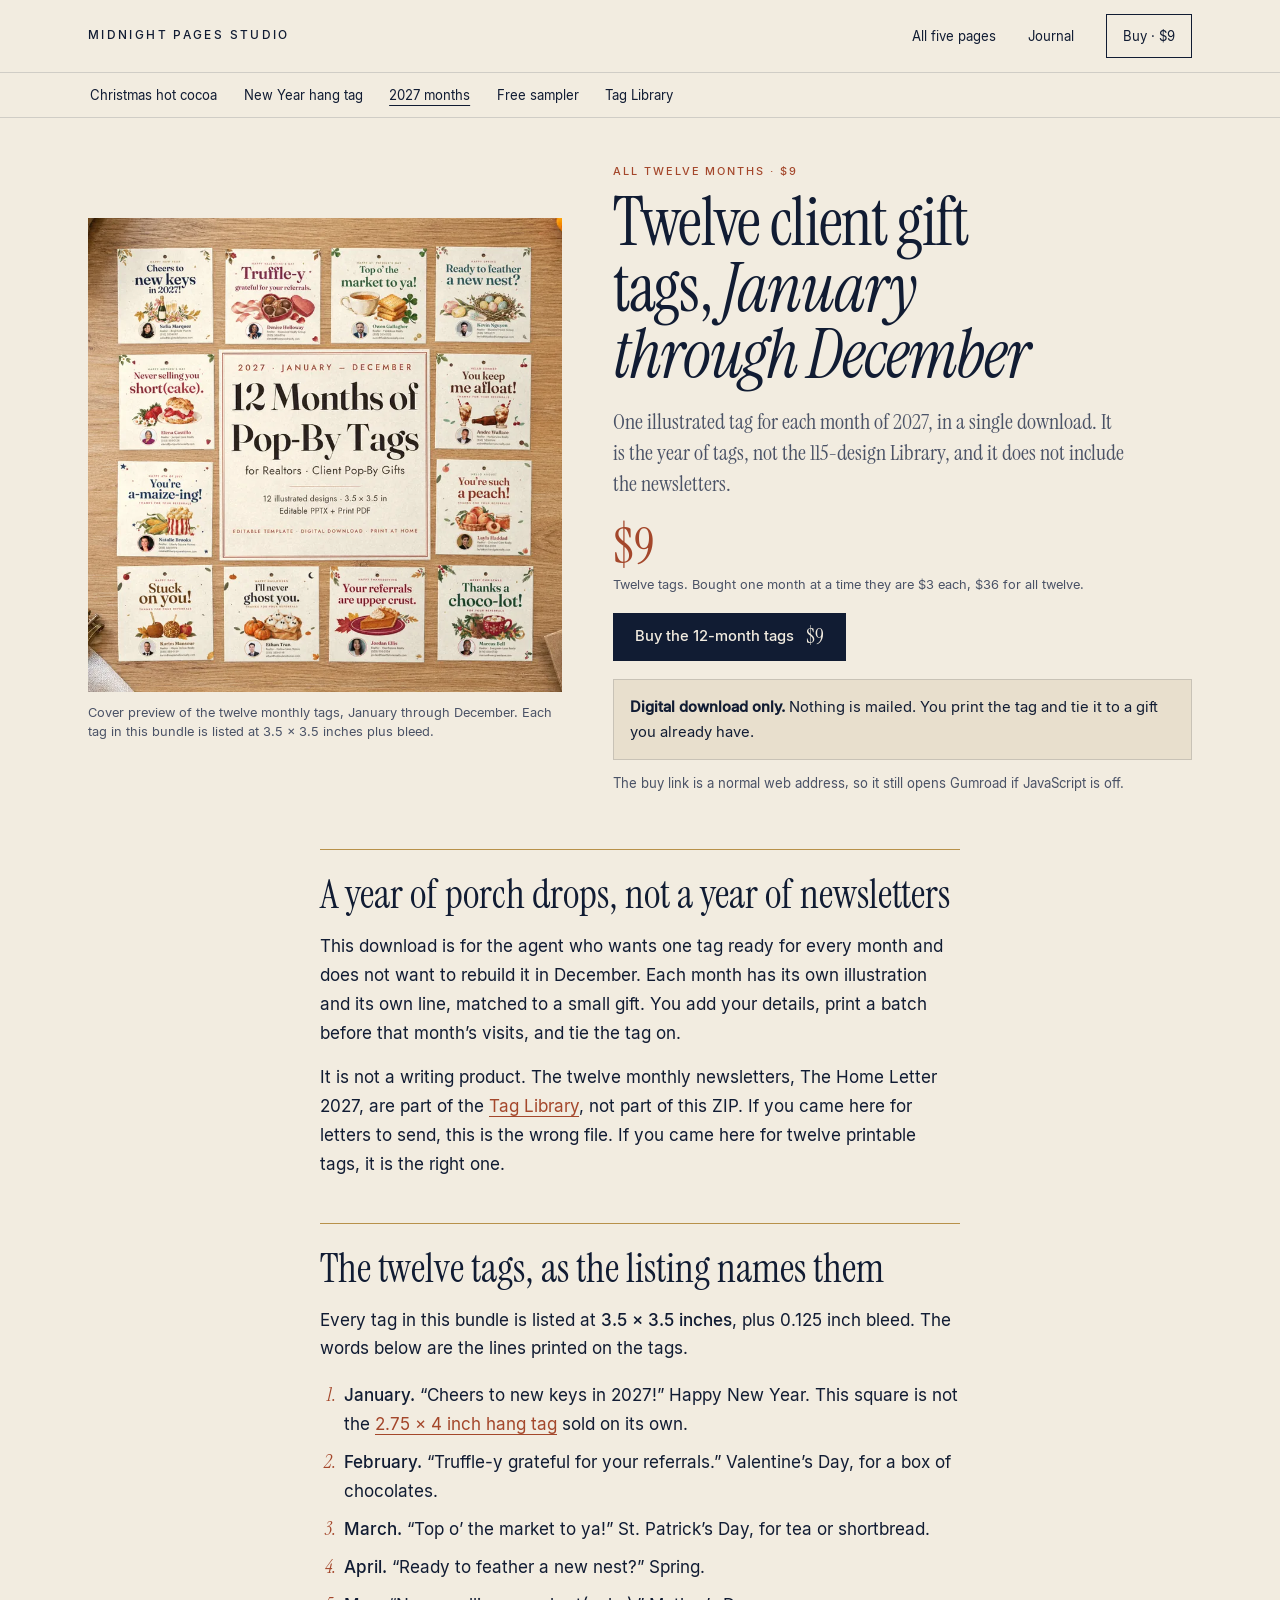
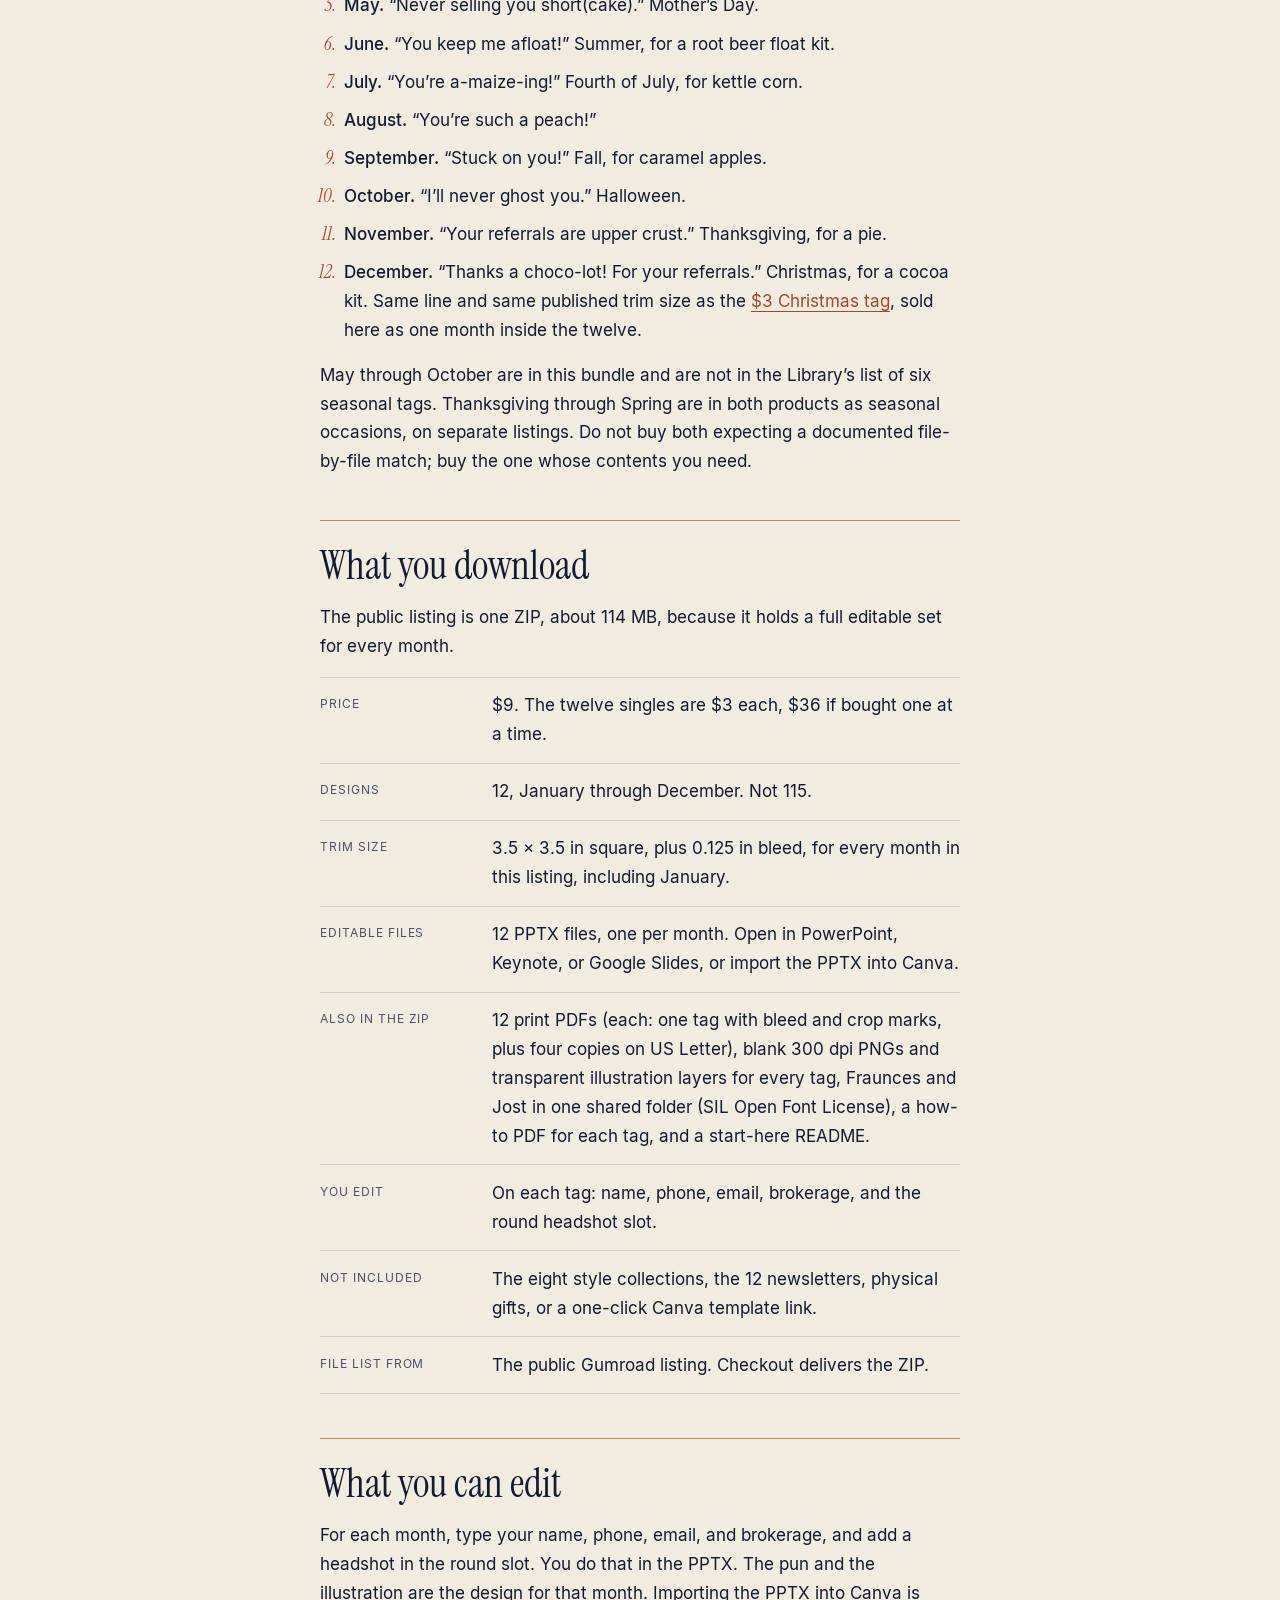
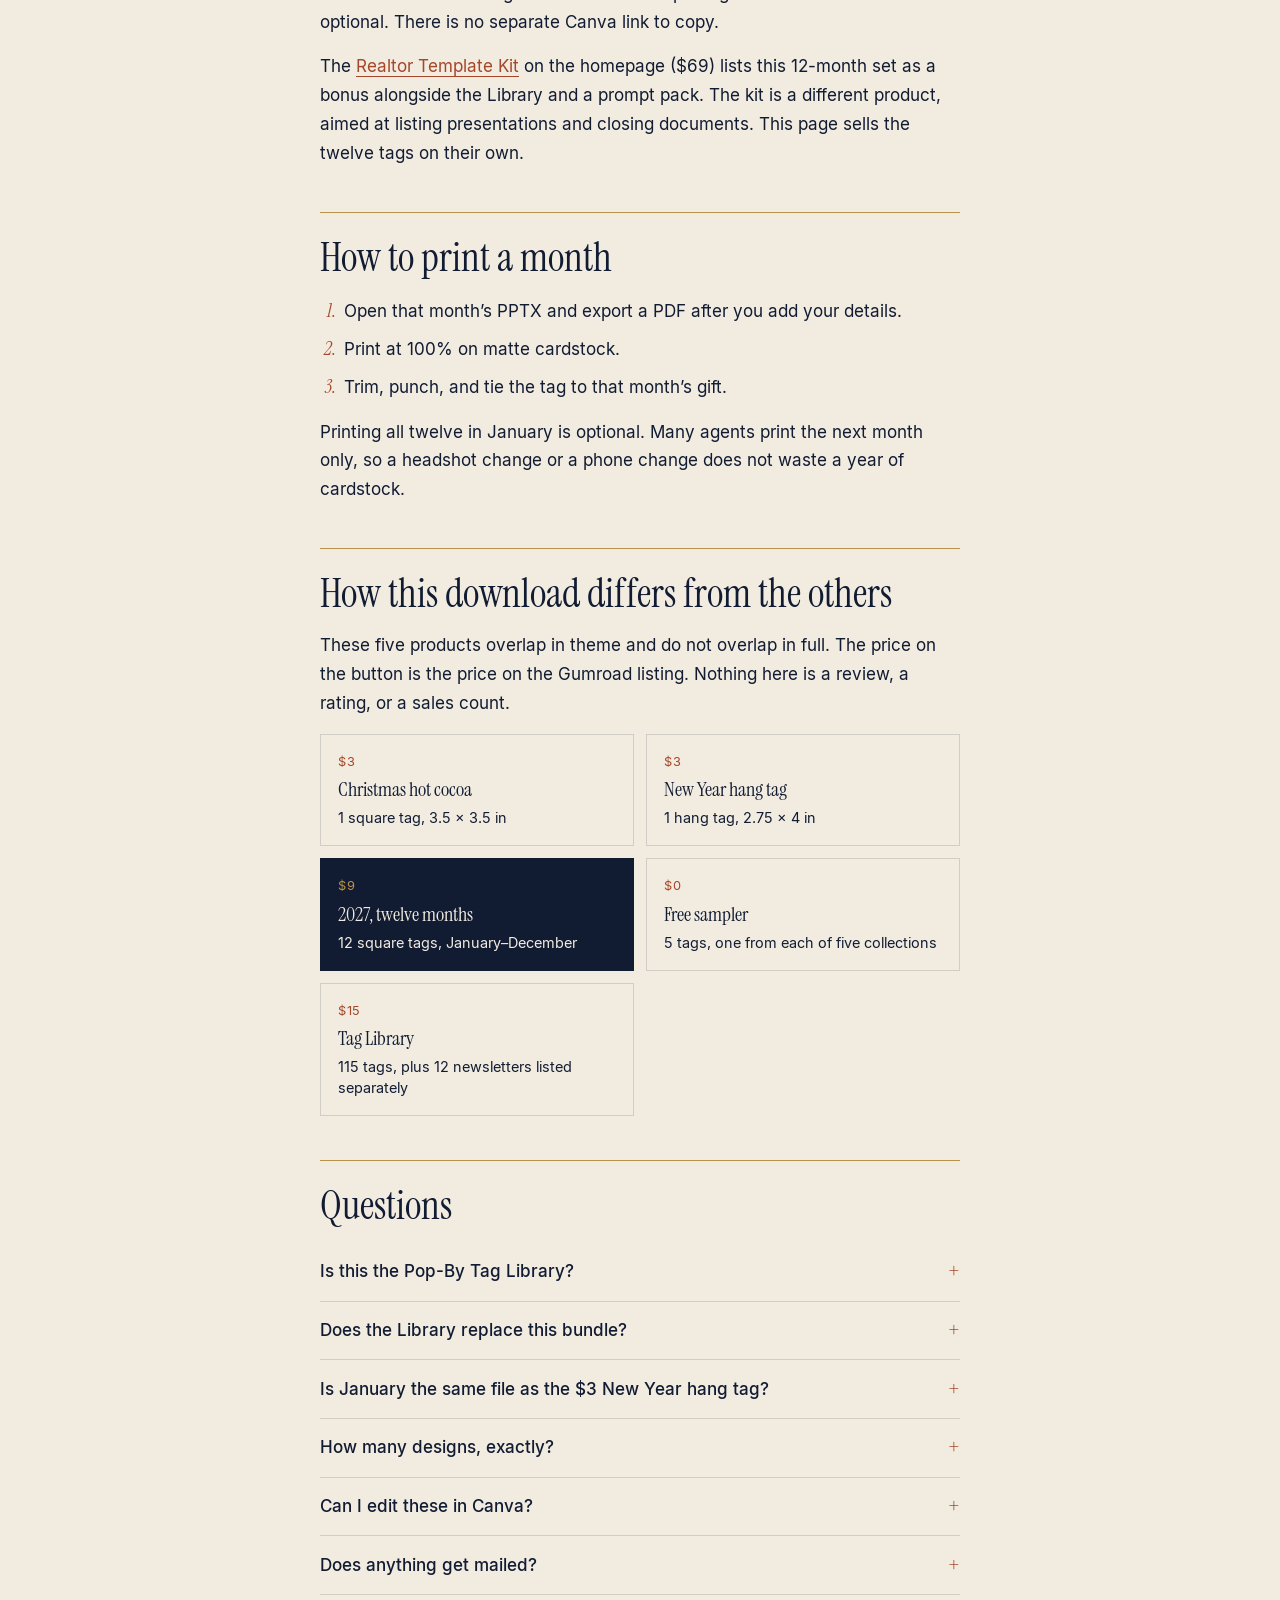
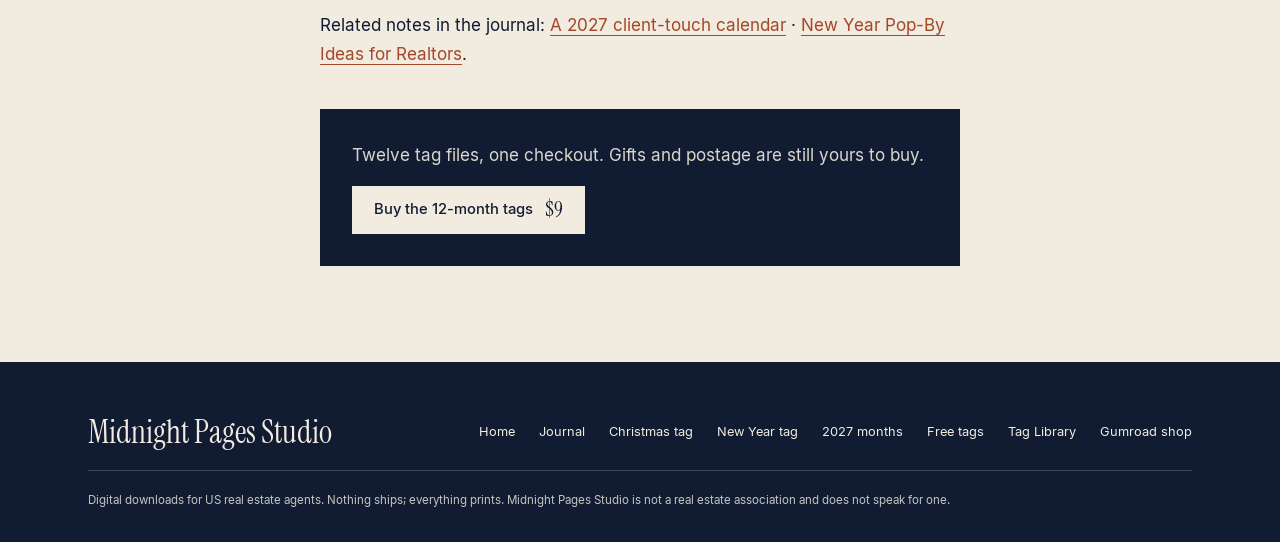
==== commit 69392724: "Journal: 4 new guides (under-$5 pop-bys, printing tags at home, New Year pop-bys, closing binder che" ====
--- a/2027-monthly-pop-by-tags/index.html
+++ b/2027-monthly-pop-by-tags/index.html
@@ -2,131 +2,265 @@
 <html lang="en">
 <head>
 <meta charset="utf-8">
-<!-- Google tag (gtag.js) -->
 <script async src="https://www.googletagmanager.com/gtag/js?id=AW-18521268865"></script>
 <script>
   window.dataLayer = window.dataLayer || [];
   function gtag(){dataLayer.push(arguments);}
   gtag('js', new Date());
-
   gtag('config', 'AW-18521268865');
 </script>
 <script src="../gads.js"></script>
 <script defer src="../utm.js"></script>
 <meta name="viewport" content="width=device-width, initial-scale=1">
-<title>2027 Monthly Pop-By Gift Tags for Real Estate Agents · Midnight Pages Studio</title>
-<meta name="description" content="Twelve square pop-by tags, January through December, in one $9 download. Editable PPTX files. Not the 115-tag Library and not the newsletters.">
+<title>2027 Monthly Pop-By Gift Tags for Real Estate Agents | 12 Printable Designs</title>
+<meta name="description" content="Twelve printable pop-by tags for 2027, January through December, sold as one $9 digital download. Square 3.5 × 3.5 in tags in PPTX. This is not the 115-tag Library and it does not include the newsletters.">
 <link rel="canonical" href="https://38763358.github.io/midnight-pages-studio/2027-monthly-pop-by-tags/">
-<meta name="theme-color" content="#14213a">
+<meta name="theme-color" content="#111c33">
 <link rel="icon" href="../favicon.svg" type="image/svg+xml">
 <link rel="icon" href="../favicon-32.png" sizes="32x32" type="image/png">
 <link rel="apple-touch-icon" href="../apple-touch-icon.png">
 <meta property="og:type" content="website">
 <meta property="og:site_name" content="Midnight Pages Studio">
-<meta property="og:locale" content="en_US">
-<meta property="og:title" content="2027 Monthly Pop-By Gift Tags for Real Estate Agents · Midnight Pages Studio">
-<meta property="og:description" content="Twelve square pop-by tags, January through December, in one $9 download. Editable PPTX files. Not the 115-tag Library and not the newsletters.">
+<meta property="og:title" content="2027 Monthly Pop-By Gift Tags for Real Estate Agents | 12 Printable Designs">
+<meta property="og:description" content="Twelve printable pop-by tags for 2027, January through December, sold as one $9 digital download. Square 3.5 × 3.5 in tags in PPTX. This is not the 115-tag Library and it does not include the newsletters.">
 <meta property="og:url" content="https://38763358.github.io/midnight-pages-studio/2027-monthly-pop-by-tags/">
 <meta property="og:image" content="https://38763358.github.io/midnight-pages-studio/img/seasonal/2027-12-months-800.jpg">
 <meta property="og:image:width" content="800">
 <meta property="og:image:height" content="800">
-<meta property="og:image:alt" content="Twelve illustrated square pop-by tags for 2027 arranged around a cover that reads 12 Months of Pop-By Tags, 3.5 by 3.5 inches.">
+<meta property="og:image:alt" content="2027 Pop-By Tags, 12 Months: all twelve monthly tags from January to December on one cover">
+<meta property="og:locale" content="en_US">
 <meta name="twitter:card" content="summary_large_image">
-<meta name="twitter:title" content="2027 Monthly Pop-By Gift Tags for Real Estate Agents · Midnight Pages Studio">
-<meta name="twitter:description" content="Twelve square pop-by tags, January through December, in one $9 download. Editable PPTX files. Not the 115-tag Library and not the newsletters.">
+<meta name="twitter:title" content="2027 Monthly Pop-By Gift Tags for Real Estate Agents | 12 Printable Designs">
+<meta name="twitter:description" content="Twelve printable pop-by tags for 2027, January through December, sold as one $9 digital download. Square 3.5 × 3.5 in tags in PPTX. This is not the 115-tag Library and it does not include the newsletters.">
 <meta name="twitter:image" content="https://38763358.github.io/midnight-pages-studio/img/seasonal/2027-12-months-800.jpg">
-<meta name="twitter:image:alt" content="Twelve illustrated square pop-by tags for 2027 arranged around a cover that reads 12 Months of Pop-By Tags, 3.5 by 3.5 inches.">
+<meta name="twitter:image:alt" content="2027 Pop-By Tags, 12 Months: all twelve monthly tags from January to December on one cover">
 <link rel="preload" href="../fonts/InstrumentSerif-Regular.woff" as="font" type="font/woff" crossorigin>
-<link rel="stylesheet" href="../landing.css?v=20261107">
-<script type="application/ld+json">{"@context":"https://schema.org","@graph":[{"@type":"WebPage","@id":"https://38763358.github.io/midnight-pages-studio/2027-monthly-pop-by-tags/","url":"https://38763358.github.io/midnight-pages-studio/2027-monthly-pop-by-tags/","name":"2027 Monthly Pop-By Gift Tags for Real Estate Agents · Midnight Pages Studio","description":"Twelve square pop-by tags, January through December, in one $9 download. Editable PPTX files. Not the 115-tag Library and not the newsletters.","inLanguage":"en-US","isPartOf":{"@type":"WebSite","name":"Midnight Pages Studio","url":"https://38763358.github.io/midnight-pages-studio/"},"primaryImageOfPage":"https://38763358.github.io/midnight-pages-studio/img/seasonal/2027-12-months-800.jpg","mainEntity":{"@id":"https://38763358.github.io/midnight-pages-studio/2027-monthly-pop-by-tags/#product"}},{"@type":"Product","@id":"https://38763358.github.io/midnight-pages-studio/2027-monthly-pop-by-tags/#product","name":"2027 Pop-By Tags: 12 Months","description":"Twelve square pop-by tags, January through December, in one $9 download. Editable PPTX files. Not the 115-tag Library and not the newsletters.","image":"https://38763358.github.io/midnight-pages-studio/img/seasonal/2027-12-months-800.jpg","sku":"2027-pop-by-tags-12-months","brand":{"@type":"Brand","name":"Midnight Pages Studio"},"category":"Digital download","additionalProperty":{"@type":"PropertyValue","name":"Delivery","value":"Digital download. Nothing is shipped."},"offers":{"@type":"Offer","price":"9.00","priceCurrency":"USD","availability":"https://schema.org/InStock","url":"https://midnightpagesstudio.gumroad.com/l/2027-pop-by-tags-12-months?utm_source=github_pages&utm_medium=organic&utm_campaign=evergreen_landing_2026_11&utm_content=2027-monthly-pop-by-tags","seller":{"@type":"Organization","name":"Midnight Pages Studio"}}},{"@type":"BreadcrumbList","itemListElement":[{"@type":"ListItem","position":1,"name":"Home","item":"https://38763358.github.io/midnight-pages-studio/"},{"@type":"ListItem","position":2,"name":"2027 monthly tags","item":"https://38763358.github.io/midnight-pages-studio/2027-monthly-pop-by-tags/"}]}]}</script>
+<link rel="stylesheet" href="../blog.css">
+<link rel="stylesheet" href="../landings.css">
+<script type="application/ld+json">
+{
+ "@context": "https://schema.org",
+ "@graph": [
+  {
+   "@type": "Product",
+   "name": "2027 Pop-By Tags, 12 Months",
+   "description": "Twelve printable pop-by tags for 2027, January through December, sold as one $9 digital download. Square 3.5 × 3.5 in tags in PPTX. This is not the 115-tag Library and it does not include the newsletters.",
+   "image": "https://38763358.github.io/midnight-pages-studio/img/seasonal/2027-12-months-800.jpg",
+   "brand": {
+    "@type": "Brand",
+    "name": "Midnight Pages Studio"
+   },
+   "sku": "2027-pop-by-tags-12-months",
+   "category": "Digital download",
+   "offers": {
+    "@type": "Offer",
+    "url": "https://midnightpagesstudio.gumroad.com/l/2027-pop-by-tags-12-months",
+    "price": "9.00",
+    "priceCurrency": "USD",
+    "availability": "https://schema.org/InStock",
+    "itemCondition": "https://schema.org/NewCondition"
+   }
+  },
+  {
+   "@type": "FAQPage",
+   "mainEntity": [
+    {
+     "@type": "Question",
+     "name": "Is this the Pop-By Tag Library?",
+     "acceptedAnswer": {
+      "@type": "Answer",
+      "text": "No. This is 12 monthly tags for $9. The Library is 115 tag designs (109 in eight collections, plus 6 seasonal tags) and, separately, 12 newsletters, for $15. Buying this bundle does not give you the eight collections or the newsletters."
+     }
+    },
+    {
+     "@type": "Question",
+     "name": "Does the Library replace this bundle?",
+     "acceptedAnswer": {
+      "@type": "Answer",
+      "text": "No. The Library’s seasonal tags stop at six: Thanksgiving, Christmas, New Year, Valentine’s Day, St. Patrick’s Day, and Spring. This bundle also has May through October: Mother’s Day, summer, the Fourth of July, August, fall, and Halloween. If you want those six months, they are in this $9 listing, not described as part of the Library."
+     }
+    },
+    {
+     "@type": "Question",
+     "name": "Is January the same file as the $3 New Year hang tag?",
+     "acceptedAnswer": {
+      "@type": "Answer",
+      "text": "Do not treat them as the same size. This bundle lists January as one of twelve squares at 3.5 × 3.5 inches, with the line “Cheers to new keys in 2027!” The separate New Year product is a 2.75 × 4 inch bottle hang tag with that same line. Same words, different trim size on the two listings."
+     }
+    },
+    {
+     "@type": "Question",
+     "name": "How many designs, exactly?",
+     "acceptedAnswer": {
+      "@type": "Answer",
+      "text": "Twelve, one per month. Each month has its own PPTX. The print PDF for each month is that one design: a single tag with bleed and crop marks, plus four copies on US Letter."
+     }
+    },
+    {
+     "@type": "Question",
+     "name": "Can I edit these in Canva?",
+     "acceptedAnswer": {
+      "@type": "Answer",
+      "text": "Import each month’s PPTX into Canva, or edit it in PowerPoint, Keynote, or Google Slides. There is no one-click Canva template link in the download."
+     }
+    },
+    {
+     "@type": "Question",
+     "name": "Does anything get mailed?",
+     "acceptedAnswer": {
+      "@type": "Answer",
+      "text": "No. The ZIP is the product. You print the tags and you buy the pie, the cocoa, the peaches, and the rest."
+     }
+    }
+   ]
+  },
+  {
+   "@type": "BreadcrumbList",
+   "itemListElement": [
+    {
+     "@type": "ListItem",
+     "position": 1,
+     "name": "Home",
+     "item": "https://38763358.github.io/midnight-pages-studio/"
+    },
+    {
+     "@type": "ListItem",
+     "position": 2,
+     "name": "2027 monthly tags",
+     "item": "https://38763358.github.io/midnight-pages-studio/2027-monthly-pop-by-tags/"
+    }
+   ]
+  }
+ ]
+}
+</script>
 </head>
 <body>
-<a class="lp-skip" href="#main">Skip to content</a>
-<p class="lp-promo">Instant download via Gumroad. Nothing ships; everything prints. <a href="../free-pop-by-tags/">5 free tags</a></p>
-<header class="lp-mast">
-<div class="lp-mast__row">
-<a class="lp-wordmark" href="../">MIDNIGHT PAGES STUDIO</a>
-<nav aria-label="Primary"><ul class="lp-nav"><li><a href="../">Home</a></li><li><a href="../christmas-pop-by-tags/">Christmas</a></li><li><a href="../new-year-pop-by-tags/">New Year</a></li><li><a href="../2027-monthly-pop-by-tags/" aria-current="page">2027 tags</a></li><li><a href="../free-pop-by-tags/">Free tags</a></li><li><a href="../pop-by-tag-library/">Library</a></li><li><a href="../blog/">Journal</a></li></ul></nav>
+<a class="b-skip" href="#main">Skip to content</a>
+<header class="b-mast">
+ <div class="b-wrap b-mast__row">
+  <a class="b-wordmark" href="../">MIDNIGHT PAGES STUDIO</a>
+  <nav aria-label="Primary"><ul class="b-nav">
+   <li><a href="../#scenes">All five pages</a></li>
+   <li><a href="../blog/">Journal</a></li>
+   <li><a class="b-nav__buy" data-utm-default href="https://midnightpagesstudio.gumroad.com/l/2027-pop-by-tags-12-months?utm_source=github_pages&amp;utm_medium=organic&amp;utm_campaign=evergreen_landing_2026_11&amp;utm_content=2027-monthly-pop-by-tags">Buy · $9</a></li>
+  </ul></nav>
+ </div>
+</header>
+<nav class="lp-sub" aria-label="Pop-by pages"><div class="b-wrap"><ul>
+<li><a href="../christmas-pop-by-tags/">Christmas hot cocoa</a></li><li><a href="../new-year-pop-by-tags/">New Year hang tag</a></li><li><a href="../2027-monthly-pop-by-tags/" aria-current="page">2027 months</a></li><li><a href="../free-pop-by-tags/">Free sampler</a></li><li><a href="../pop-by-tag-library/">Tag Library</a></li>
+</ul></div></nav>
+<main id="main">
+ <header class="b-wrap lp-hero">
+  <figure>
+   <picture>
+<source type="image/webp" srcset="../img/seasonal/2027-12-months-480.webp 480w, ../img/seasonal/2027-12-months-800.webp 800w" sizes="(min-width: 52rem) 34rem, 100vw">
+<img src="../img/seasonal/2027-12-months-800.jpg" srcset="../img/seasonal/2027-12-months-480.jpg 480w, ../img/seasonal/2027-12-months-800.jpg 800w" sizes="(min-width: 52rem) 34rem, 100vw" width="800" height="800" alt="2027 Pop-By Tags, 12 Months: all twelve monthly tags from January to December on one cover" fetchpriority="high" decoding="async">
+</picture>
+   <figcaption>Cover preview of the twelve monthly tags, January through December. Each tag in this bundle is listed at 3.5 × 3.5 inches plus bleed.</figcaption>
+  </figure>
+  <div>
+   <p class="lp-kicker">All twelve months · $9</p>
+   <h1>Twelve client gift tags, <em>January through December</em></h1>
+   <p class="lp-dek">One illustrated tag for each month of 2027, in a single download. It is the year of tags, not the 115-design Library, and it does not include the newsletters.</p>
+   <p class="lp-price">$9<small>Twelve tags. Bought one month at a time they are $3 each, $36 for all twelve.</small></p>
+   <a class="lp-buy" data-utm-default href="https://midnightpagesstudio.gumroad.com/l/2027-pop-by-tags-12-months?utm_source=github_pages&amp;utm_medium=organic&amp;utm_campaign=evergreen_landing_2026_11&amp;utm_content=2027-monthly-pop-by-tags">Buy the 12-month tags <span class="lp-buy__price">$9</span></a>
+   <p class="lp-banner"><strong>Digital download only.</strong> Nothing is mailed. You print the tag and tie it to a gift you already have.</p>
+   <p class="lp-fine">The buy link is a normal web address, so it still opens Gumroad if JavaScript is off.</p>
+  </div>
+ </header>
+ <article class="b-wrap b-prose lp-prose">
+
+<h2>A year of porch drops, not a year of newsletters</h2>
+<p>This download is for the agent who wants one tag ready for every month and does not want to rebuild it in December. Each month has its own illustration and its own line, matched to a small gift. You add your details, print a batch before that month’s visits, and tie the tag on.</p>
+<p>It is not a writing product. The twelve monthly newsletters, The Home Letter 2027, are part of the <a href="../pop-by-tag-library/">Tag Library</a>, not part of this ZIP. If you came here for letters to send, this is the wrong file. If you came here for twelve printable tags, it is the right one.</p>
+<h2>The twelve tags, as the listing names them</h2>
+<p>Every tag in this bundle is listed at <strong>3.5 × 3.5 inches</strong>, plus 0.125 inch bleed. The words below are the lines printed on the tags.</p>
+<ol>
+<li><strong>January.</strong> “Cheers to new keys in 2027!” Happy New Year. This square is not the <a href="../new-year-pop-by-tags/">2.75 × 4 inch hang tag</a> sold on its own.</li>
+<li><strong>February.</strong> “Truffle-y grateful for your referrals.” Valentine’s Day, for a box of chocolates.</li>
+<li><strong>March.</strong> “Top o’ the market to ya!” St. Patrick’s Day, for tea or shortbread.</li>
+<li><strong>April.</strong> “Ready to feather a new nest?” Spring.</li>
+<li><strong>May.</strong> “Never selling you short(cake).” Mother’s Day.</li>
+<li><strong>June.</strong> “You keep me afloat!” Summer, for a root beer float kit.</li>
+<li><strong>July.</strong> “You’re a-maize-ing!” Fourth of July, for kettle corn.</li>
+<li><strong>August.</strong> “You’re such a peach!”</li>
+<li><strong>September.</strong> “Stuck on you!” Fall, for caramel apples.</li>
+<li><strong>October.</strong> “I’ll never ghost you.” Halloween.</li>
+<li><strong>November.</strong> “Your referrals are upper crust.” Thanksgiving, for a pie.</li>
+<li><strong>December.</strong> “Thanks a choco-lot! For your referrals.” Christmas, for a cocoa kit. Same line and same published trim size as the <a href="../christmas-pop-by-tags/">$3 Christmas tag</a>, sold here as one month inside the twelve.</li>
+</ol>
+<p>May through October are in this bundle and are not in the Library’s list of six seasonal tags. Thanksgiving through Spring are in both products as seasonal occasions, on separate listings. Do not buy both expecting a documented file-by-file match; buy the one whose contents you need.</p>
+<h2>What you download</h2>
+<p>The public listing is one ZIP, about 114 MB, because it holds a full editable set for every month.</p>
+<dl class="lp-spec">
+<div><dt>Price</dt><dd>$9. The twelve singles are $3 each, $36 if bought one at a time.</dd></div>
+<div><dt>Designs</dt><dd>12, January through December. Not 115.</dd></div>
+<div><dt>Trim size</dt><dd>3.5 × 3.5 in square, plus 0.125 in bleed, for every month in this listing, including January.</dd></div>
+<div><dt>Editable files</dt><dd>12 PPTX files, one per month. Open in PowerPoint, Keynote, or Google Slides, or import the PPTX into Canva.</dd></div>
+<div><dt>Also in the ZIP</dt><dd>12 print PDFs (each: one tag with bleed and crop marks, plus four copies on US Letter), blank 300 dpi PNGs and transparent illustration layers for every tag, Fraunces and Jost in one shared folder (SIL Open Font License), a how-to PDF for each tag, and a start-here README.</dd></div>
+<div><dt>You edit</dt><dd>On each tag: name, phone, email, brokerage, and the round headshot slot.</dd></div>
+<div><dt>Not included</dt><dd>The eight style collections, the 12 newsletters, physical gifts, or a one-click Canva template link.</dd></div>
+<div><dt>File list from</dt><dd>The public Gumroad listing. Checkout delivers the ZIP.</dd></div>
+</dl>
+<h2>What you can edit</h2>
+<p>For each month, type your name, phone, email, and brokerage, and add a headshot in the round slot. You do that in the PPTX. The pun and the illustration are the design for that month. Importing the PPTX into Canva is optional. There is no separate Canva link to copy.</p>
+<p>The <a href="../#kit">Realtor Template Kit</a> on the homepage ($69) lists this 12-month set as a bonus alongside the Library and a prompt pack. The kit is a different product, aimed at listing presentations and closing documents. This page sells the twelve tags on their own.</p>
+<h2>How to print a month</h2>
+<ol>
+<li>Open that month’s PPTX and export a PDF after you add your details.</li>
+<li>Print at 100% on matte cardstock.</li>
+<li>Trim, punch, and tie the tag to that month’s gift.</li>
+</ol>
+<p>Printing all twelve in January is optional. Many agents print the next month only, so a headshot change or a phone change does not waste a year of cardstock.</p>
+
+<h2>How this download differs from the others</h2>
+<p>These five products overlap in theme and do not overlap in full. The price on the button is the price on the Gumroad listing. Nothing here is a review, a rating, or a sales count.</p>
+<ul class="lp-which">
+<li><a href="../christmas-pop-by-tags/"><em>$3</em><strong>Christmas hot cocoa</strong><p>1 square tag, 3.5 × 3.5 in</p></a></li>
+<li><a href="../new-year-pop-by-tags/"><em>$3</em><strong>New Year hang tag</strong><p>1 hang tag, 2.75 × 4 in</p></a></li>
+<li><span aria-current="page"><em>$9</em><strong>2027, twelve months</strong><p>12 square tags, January–December</p></span></li>
+<li><a href="../free-pop-by-tags/"><em>$0</em><strong>Free sampler</strong><p>5 tags, one from each of five collections</p></a></li>
+<li><a href="../pop-by-tag-library/"><em>$15</em><strong>Tag Library</strong><p>115 tags, plus 12 newsletters listed separately</p></a></li>
+</ul>
+<h2>Questions</h2>
+<div class="lp-faq">
+<details name="faq">
+<summary>Is this the Pop-By Tag Library?</summary>
+<p>No. This is 12 monthly tags for $9. The Library is 115 tag designs (109 in eight collections, plus 6 seasonal tags) and, separately, 12 newsletters, for $15. Buying this bundle does not give you the eight collections or the newsletters.</p>
+</details>
+<details name="faq">
+<summary>Does the Library replace this bundle?</summary>
+<p>No. The Library’s seasonal tags stop at six: Thanksgiving, Christmas, New Year, Valentine’s Day, St. Patrick’s Day, and Spring. This bundle also has May through October: Mother’s Day, summer, the Fourth of July, August, fall, and Halloween. If you want those six months, they are in this $9 listing, not described as part of the Library.</p>
+</details>
+<details name="faq">
+<summary>Is January the same file as the $3 New Year hang tag?</summary>
+<p>Do not treat them as the same size. This bundle lists January as one of twelve squares at 3.5 × 3.5 inches, with the line “Cheers to new keys in 2027!” The separate New Year product is a 2.75 × 4 inch bottle hang tag with that same line. Same words, different trim size on the two listings.</p>
+</details>
+<details name="faq">
+<summary>How many designs, exactly?</summary>
+<p>Twelve, one per month. Each month has its own PPTX. The print PDF for each month is that one design: a single tag with bleed and crop marks, plus four copies on US Letter.</p>
+</details>
+<details name="faq">
+<summary>Can I edit these in Canva?</summary>
+<p>Import each month’s PPTX into Canva, or edit it in PowerPoint, Keynote, or Google Slides. There is no one-click Canva template link in the download.</p>
+</details>
+<details name="faq">
+<summary>Does anything get mailed?</summary>
+<p>No. The ZIP is the product. You print the tags and you buy the pie, the cocoa, the peaches, and the rest.</p>
+</details>
 </div>
-</header>
-<main id="main">
-<nav class="lp-wrap lp-crumb" aria-label="Breadcrumb"><ol><li><a href="../">Home</a></li><li aria-current="page">2027 monthly tags</li></ol></nav>
-
-<article class="lp-wrap">
-<div class="lp-hero">
-<div class="lp-hero__copy">
-<p class="lp-kicker">2027 monthly tags</p>
-<h1>Twelve monthly pop-by tags for 2027</h1>
-<p>One illustrated square for each month, January through December. Twelve designs in one download. This is the year of signature tags, not the 115-tag Library, and it does not include the newsletters.</p>
-<p class="lp-price"><strong>$9</strong><span>12 designs · digital download · nothing is shipped</span></p>
-<a class="lp-btn" data-utm-default href="https://midnightpagesstudio.gumroad.com/l/2027-pop-by-tags-12-months?utm_source=github_pages&utm_medium=organic&utm_campaign=evergreen_landing_2026_11&utm_content=2027-monthly-pop-by-tags">Buy the 12-month tags — $9</a>
-<p class="lp-note">Bought one month at a time, the same tags are $3 each, $36 for all twelve. The shop states a 7-day refund on paid purchases if the files don’t work for you.</p>
-</div>
-<figure class="lp-hero__figure"><picture><source type="image/webp" srcset="../img/seasonal/2027-12-months-480.webp 480w, ../img/seasonal/2027-12-months-800.webp 800w" sizes="(max-width: 800px) 100vw, 520px"><img src="../img/seasonal/2027-12-months-800.jpg" width="800" height="800" alt="Twelve illustrated square pop-by tags for 2027 arranged around a cover that reads 12 Months of Pop-By Tags, 3.5 by 3.5 inches." fetchpriority="high" decoding="async"></picture><figcaption>Cover of the 12-month set. Sample names and sample headshots on the cards are placeholders, not customer reviews. The cover states 12 illustrated designs, 3.5 × 3.5 in.</figcaption></figure>
-</div>
-<div class="lp-prose">
-<h2>A year of porch drops, one tag a month</h2>
-<p>Each card has its own pun and its own gift. You are not getting twelve recolors of one illustration. Print the month you are about to use, tie it on, and leave the rest until the next visit.</p>
-<ol class="lp-months"><li><span>January</span><span>“Cheers to new keys in 2027!” Square card in this bundle. The separate bottle hang tag is a different size.</span></li><li><span>February</span><span>“Truffle-y grateful for your referrals.” Written for chocolate truffles.</span></li><li><span>March</span><span>“Top o’ the market to ya!” Written for shortbread or tea.</span></li><li><span>April</span><span>“Ready to feather a new nest?” Written for a spring nest of chocolate eggs.</span></li><li><span>May</span><span>“Never selling you short(cake).” Written for strawberry shortcake.</span></li><li><span>June</span><span>“You keep me afloat!” Written for a root beer float.</span></li><li><span>July</span><span>“You’re a-maize-ing!” Written for kettle corn.</span></li><li><span>August</span><span>“You’re such a peach!” Written for peaches.</span></li><li><span>September</span><span>“Stuck on you!” Written for caramel apples.</span></li><li><span>October</span><span>“I’ll never ghost you.” Written for meringue ghosts.</span></li><li><span>November</span><span>“Your referrals are upper crust.” Written for a pie.</span></li><li><span>December</span><span>“Thanks a choco-lot! For your referrals” Written for a hot cocoa kit.</span></li></ol>
-<div class="lp-callout"><p><strong>January in this bundle is the square.</strong> The greeting matches the <a href="../new-year-pop-by-tags/">$3 New Year hang tag</a>, “Cheers to new keys in 2027!” The format does not. Every tag in this bundle, including January, is listed as 3.5 × 3.5 inches plus 0.125 inch bleed. The separate New Year product is a 2.75 × 4 inch hang tag. The cover above shows January as a square. Do not plan a bottle neck around the square file, and do not expect this ZIP to contain the hang tag.</p></div>
-<h2>What you download</h2>
-<ul>
-<li>12 editable PPTX files, one per month.</li>
-<li>12 print PDFs with placeholder text: each has 1 tag with bleed and crop marks, plus 4 tags on US Letter.</li>
-<li>Blank PNG templates at 300 dpi, and transparent illustration layers, for every tag.</li>
-<li>Fraunces and Jost in one shared folder, free under the SIL Open Font License.</li>
-<li>A how-to-edit and print guide for each tag, plus a start-here README.</li>
-</ul>
-<dl class="lp-specs"><div><dt>Designs</dt><dd>12</dd></div><div><dt>Finished size</dt><dd>3.5 × 3.5 in square, plus 0.125 in bleed, every month</dd></div><div><dt>Price</dt><dd>$9</dd></div><div><dt>Not included</dt><dd>The 109 collection designs, the 12 newsletters, and the 2.75 × 4 in New Year hang tag</dd></div><div><dt>Delivery</dt><dd>Digital download. Nothing is shipped.</dd></div></dl>
-<h2>What you can edit</h2>
-<div class="lp-split">
-<div>
-<h3>On each of the 12 tags</h3>
-<ul>
-<li>Name, phone, email, and brokerage.</li>
-<li>A headshot in the round photo slot.</li>
-</ul>
-</div>
-<div>
-<h3>Stays in the artwork</h3>
-<ul>
-<li>That month’s greeting and illustration.</li>
-<li>The 3.5 inch square format.</li>
-</ul>
-</div>
-</div>
-<h2>PowerPoint, Slides, or a PPTX import into Canva</h2>
-<p>Open a month’s PPTX in PowerPoint, Keynote, or Google Slides. To use Canva, import that PPTX. The listing does not include a Canva link for any of the twelve. Export a PDF and print at 100% on matte cardstock, then trim, punch, and add twine.</p>
-<h2>What this $9 bundle is not</h2>
-<p>It is not the <a href="../pop-by-tag-library/">Pop-By Tag Library</a>. The Library is 115 tag designs — 109 from eight style collections, plus six seasonal signatures — and, counted separately, 12 client newsletters. This bundle does not include those collections or those newsletters.</p>
-<p>It is also not “every tag the shop sells.” May through October in the signature series (shortcake, root beer, kettle corn, peach, caramel apple, meringue ghosts) live here and as individual $3 listings. They are not part of the Library’s six seasonal cards, which stop at spring. If you want those six later months, you want this bundle or the single month, not the Library alone.</p>
-<p>December’s cocoa line matches the <a href="../christmas-pop-by-tags/">$3 Christmas tag</a> in greeting and in the published 3.5 inch square size. This page does not claim the ZIP files are byte-for-byte the same.</p>
-<p>The <a href="../#kit">Realtor Template Kit</a> on the homepage ($69) lists this 12-month set, the Library, and the prompt pack as bonuses. If you already bought the kit, check that download before you pay for this file again.</p>
-<h2>Questions</h2>
-<div class="lp-faq"><details><summary>How many tags are in the 2027 bundle?</summary><p>Twelve designs, one for each month from January through December.</p></details><details><summary>Does it include the Tag Library or the newsletters?</summary><p>No. The Library is a different product at $15. The 12 newsletters are part of the Library, not part of this $9 file.</p></details><details><summary>What size are they?</summary><p>3.5 × 3.5 inches, plus 0.125 inch bleed. That includes January.</p></details><details><summary>Is January the bottle hang tag?</summary><p>No. The hang tag is the separate $3 New Year listing, at 2.75 × 4 inches. January here is the square.</p></details><details><summary>Can I edit these in Canva?</summary><p>Import each month’s PPTX into Canva. There is no Canva template link in the download.</p></details><details><summary>Is a physical set mailed?</summary><p>Nothing is shipped. You print the tags.</p></details></div>
-<div class="lp-end" id="buy">
-<p>$9 for the twelve, or $3 for a single month if you only need one visit. Check your brokerage’s gift rules before you use a line that mentions referrals.</p>
-<a class="lp-btn" data-utm-default href="https://midnightpagesstudio.gumroad.com/l/2027-pop-by-tags-12-months?utm_source=github_pages&utm_medium=organic&utm_campaign=evergreen_landing_2026_11&utm_content=2027-monthly-pop-by-tags">Buy the 12-month tags — $9</a>
-<p class="lp-note">Gumroad checkout · $9 · instant download · nothing is shipped.</p>
-</div>
-</div>
-</article>
-
-<section class="lp-wrap lp-related" aria-labelledby="related-title"><h2 id="related-title">The other pop-by downloads</h2><p class="lp-note">Each of these is a separate file with its own price. The counts below are the published ones.</p><ul><li><a href="../christmas-pop-by-tags/"><picture><source type="image/webp" srcset="../img/seasonal/christmas-480.webp"><img src="../img/seasonal/christmas-480.jpg" width="480" height="480" alt="" loading="lazy" decoding="async"></picture><span class="lp-related__name">Christmas cocoa tag</span><span class="lp-related__meta">One 3.5 × 3.5 in design · $3</span></a></li><li><a href="../new-year-pop-by-tags/"><picture><source type="image/webp" srcset="../img/seasonal/new-year-480.webp"><img src="../img/seasonal/new-year-480.jpg" width="480" height="480" alt="" loading="lazy" decoding="async"></picture><span class="lp-related__name">New Year hang tag</span><span class="lp-related__meta">One 2.75 × 4 in hang tag · $3</span></a></li><li><a href="../free-pop-by-tags/"><picture><source type="image/webp" srcset="../img/free-tags-480.webp"><img src="../img/free-tags-480.jpg" width="480" height="270" alt="" loading="lazy" decoding="async"></picture><span class="lp-related__name">Five free tags</span><span class="lp-related__meta">Five collection samples · $0</span></a></li><li><a href="../pop-by-tag-library/"><picture><source type="image/webp" srcset="../img/library-115sq-480.webp"><img src="../img/library-115sq-480.jpg" width="480" height="480" alt="" loading="lazy" decoding="async"></picture><span class="lp-related__name">Tag Library</span><span class="lp-related__meta">115 tags + 12 newsletters · $15</span></a></li></ul></section>
+<p>Related notes in the journal: <a href="../blog/2027-client-touch-calendar-for-realtors/">A 2027 client-touch calendar</a> · <a href="../blog/new-year-pop-by-ideas-for-realtors/">New Year Pop-By Ideas for Realtors</a>.</p>
+  <div class="lp-end">
+   <p>Twelve tag files, one checkout. Gifts and postage are still yours to buy.</p>
+   <a class="lp-buy" data-utm-default href="https://midnightpagesstudio.gumroad.com/l/2027-pop-by-tags-12-months?utm_source=github_pages&amp;utm_medium=organic&amp;utm_campaign=evergreen_landing_2026_11&amp;utm_content=2027-monthly-pop-by-tags">Buy the 12-month tags <span class="lp-buy__price">$9</span></a>
+  </div>
+ </article>
 </main>
-<footer class="lp-foot"><div class="lp-wrap">
-<ul class="lp-foot__links">
-<li><a href="../">Home</a></li>
-<li><a href="../christmas-pop-by-tags/">Christmas cocoa tag</a></li>
-<li><a href="../new-year-pop-by-tags/">New Year hang tag</a></li>
-<li><a href="../2027-monthly-pop-by-tags/">2027 monthly tags</a></li>
-<li><a href="../free-pop-by-tags/">Free tags</a></li>
-<li><a href="../pop-by-tag-library/">Tag Library</a></li>
-<li><a href="../blog/">Journal</a></li>
-<li><a data-utm-default href="https://midnightpagesstudio.gumroad.com/?utm_source=github_pages&utm_medium=organic&utm_campaign=evergreen_landing_2026_11&utm_content=2027-monthly-pop-by-tags">Gumroad shop</a></li>
-</ul>
-<p class="lp-foot__contact">Contact: <a href="mailto:yinbo870815@gmail.com">yinbo870815@gmail.com</a></p>
-<p class="lp-foot__fine">Digital downloads for US real estate agents. Nothing ships; everything prints. Prices on this page match the Gumroad listings as of 2026-11-07.</p>
+<footer class="b-foot"><div class="b-wrap b-foot__row">
+ <p class="b-foot__mark">Midnight Pages Studio</p>
+ <ul class="b-foot__links"><li><a href="../">Home</a></li><li><a href="../blog/">Journal</a></li><li><a href="../christmas-pop-by-tags/">Christmas tag</a></li><li><a href="../new-year-pop-by-tags/">New Year tag</a></li><li><a href="../2027-monthly-pop-by-tags/">2027 months</a></li><li><a href="../free-pop-by-tags/">Free tags</a></li><li><a href="../pop-by-tag-library/">Tag Library</a></li><li><a href="https://midnightpagesstudio.gumroad.com">Gumroad shop</a></li></ul>
+ <p class="b-foot__fine">Digital downloads for US real estate agents. Nothing ships; everything prints. Midnight Pages Studio is not a real estate association and does not speak for one.</p>
 </div></footer>
 </body>
 </html>
--- a/blog.css
+++ b/blog.css
@@ -0,0 +1,108 @@
+/* Blog styles. Self-contained on purpose: doesn't depend on styles.css, so the homepage redesign can't break it.
+   To follow a new homepage design, change the tokens in :root (and the fonts) first. */
+@font-face{font-family:Instrument;src:url(fonts/InstrumentSerif-Regular.woff) format("woff");font-display:swap}
+@font-face{font-family:Instrument;font-style:italic;src:url(fonts/InstrumentSerif-Italic.woff) format("woff");font-display:swap}
+@font-face{font-family:Inter;font-weight:400;src:url(fonts/Inter-Regular.woff) format("woff");font-display:swap}
+@font-face{font-family:Inter;font-weight:500;src:url(fonts/Inter-Medium.woff) format("woff");font-display:swap}
+:root{
+  --b-ink:#111c33;--b-ink-soft:#4a5266;--b-paper:#f2ece0;--b-paper-2:#e8dfcd;--b-rule:#111c3326;--b-gold:#b8914a;--b-accent:#a4472b;
+  --b-serif:Instrument,Georgia,"Times New Roman",serif;--b-sans:Inter,system-ui,-apple-system,"Segoe UI",sans-serif;
+  --b-measure:40rem;--b-gutter:clamp(1.25rem,5vw,3.5rem);
+}
+*,*::before,*::after{box-sizing:border-box}
+html{-webkit-text-size-adjust:100%;text-size-adjust:100%}
+body{margin:0;background:var(--b-paper);color:var(--b-ink);font:400 1.0625rem/1.7 var(--b-sans);-webkit-font-smoothing:antialiased}
+img{display:block;max-width:100%;height:auto}
+a{color:inherit;text-underline-offset:.25em;text-decoration-thickness:1px}
+a:focus-visible{outline:2px solid var(--b-accent);outline-offset:4px}
+h1,h2,h3,p,figure,ul,ol,dl,dd{margin:0}
+.b-wrap{width:100%;max-width:76rem;margin-inline:auto;padding-inline:var(--b-gutter)}
+.b-skip{position:fixed;top:-100px;left:1rem;background:var(--b-ink);color:var(--b-paper);padding:.7rem 1rem;z-index:9}.b-skip:focus{top:1rem}
+
+.b-mast{border-bottom:1px solid var(--b-rule);background:var(--b-paper);position:sticky;top:0;z-index:5}
+.b-mast__row{display:flex;align-items:center;justify-content:space-between;gap:1rem;min-height:4.5rem}
+.b-wordmark{font:500 .74rem/1 var(--b-sans);letter-spacing:.2em;text-decoration:none;white-space:nowrap}
+.b-nav{list-style:none;padding:0;display:flex;align-items:center;gap:clamp(.9rem,2.5vw,2rem);font-size:.82rem}
+.b-nav a{text-decoration:none;display:inline-flex;align-items:center;min-height:44px}
+.b-nav a:hover,.b-nav a[aria-current=page]{text-decoration:underline}
+.b-nav__buy{border:1px solid var(--b-ink);padding:0 1rem}
+.b-nav__buy:hover{background:var(--b-ink);color:var(--b-paper);text-decoration:none!important}
+
+.b-eyebrow{font:500 .68rem/1 var(--b-sans);letter-spacing:.22em;text-transform:uppercase;color:var(--b-accent);margin-bottom:1.25rem}
+.b-display{font:400 clamp(2.6rem,7vw,5.6rem)/.98 var(--b-serif);letter-spacing:-.025em;text-wrap:balance;max-width:16ch}
+.b-display em{font-style:italic}
+.b-dek{font:400 clamp(1.2rem,2vw,1.5rem)/1.4 var(--b-serif);color:var(--b-ink-soft);max-width:36rem;margin-top:1.5rem;text-wrap:pretty}
+
+/* list */
+.b-list__head{padding-block:clamp(3.5rem,8vw,7rem) clamp(2.5rem,5vw,4rem)}
+.b-cards{list-style:none;display:grid;gap:3.5rem 2.5rem;padding-bottom:clamp(3rem,6vw,5rem)}
+@media(min-width:48rem){.b-cards{grid-template-columns:repeat(2,1fr)}}
+@media(min-width:72rem){.b-cards{grid-template-columns:repeat(3,1fr)}}
+.b-card a{display:flex;flex-direction:column;height:100%;text-decoration:none;border-top:1px solid var(--b-ink);padding-top:1.25rem}
+.b-card img{aspect-ratio:16/9;object-fit:cover;background:var(--b-paper-2)}
+.b-card__date{font-size:.72rem;letter-spacing:.14em;text-transform:uppercase;color:var(--b-ink-soft);margin-top:1.25rem}
+.b-card__h{font:400 clamp(1.8rem,2.6vw,2.2rem)/1.05 var(--b-serif);margin-top:.6rem}
+.b-card p{font-size:.92rem;color:var(--b-ink-soft);margin-top:.8rem;flex:1}
+.b-card__more{font-size:.84rem;color:var(--b-accent);margin-top:1.1rem;text-decoration:underline;text-underline-offset:.3em}
+.b-card a:hover .b-card__h{font-style:italic}
+.b-list__sample{padding-bottom:clamp(4rem,8vw,7rem)}
+.b-scenes{padding-bottom:clamp(2rem,5vw,3.5rem)}
+.b-scenes ul{list-style:none;padding:0;display:flex;flex-wrap:wrap;gap:.35rem 1.35rem;margin-top:.35rem}
+.b-scenes a{display:inline-flex;align-items:center;min-height:44px;color:var(--b-accent)}
+
+/* article */
+.b-art__head{padding-block:clamp(2.5rem,6vw,5rem) clamp(2rem,4vw,3rem)}
+.b-crumb{font-size:.78rem;color:var(--b-ink-soft);margin-bottom:1.75rem}
+.b-byline{font-size:.75rem;letter-spacing:.14em;text-transform:uppercase;color:var(--b-ink-soft);margin-top:1.75rem}
+.b-hero img{width:100%;aspect-ratio:16/9;object-fit:cover;background:var(--b-paper-2)}
+.b-prose{max-width:calc(var(--b-measure) + 2*var(--b-gutter));padding-block:clamp(2.5rem,6vw,4.5rem) clamp(4rem,8vw,7rem)}
+.b-prose>p,.b-prose>ul,.b-prose>ol,.b-prose>dl{margin-top:1.25rem}
+.b-prose>p:first-child{font-size:1.15rem}
+.b-prose h2{font:400 clamp(1.9rem,4vw,2.6rem)/1.08 var(--b-serif);margin-top:3.25rem;padding-top:1.5rem;border-top:1px solid var(--b-gold)}
+.b-prose ul,.b-prose ol{padding-left:1.2rem}
+.b-prose li{margin-top:.6rem;padding-left:.3rem}
+.b-prose li::marker{color:var(--b-accent)}
+.b-prose ol li::marker{font-family:var(--b-serif);font-style:italic;font-size:1.1em}
+.b-prose strong{font-weight:500}
+.b-prose a{color:var(--b-accent)}
+picture{display:block}
+.b-prose>ul.cal{list-style:none;padding-left:0;display:block;border-top:1px solid var(--b-rule)}
+.b-prose .cal li{display:grid;grid-template-columns:7.5rem 1fr;margin:0;padding:0;border-bottom:1px solid var(--b-rule)}
+.b-prose .cal li::marker{content:none}
+.cal__m{font:italic 400 1.35rem/1.4 var(--b-serif)!important;padding:.9rem 0}
+.cal__sep{position:absolute;width:1px;height:1px;overflow:hidden;clip-path:inset(50%);white-space:nowrap}
+.cal__t{padding:1rem 0;font-size:.97rem}
+@media(max-width:34rem){.b-prose .cal li{grid-template-columns:1fr}.cal__m{padding-bottom:0}}
+
+.b-sample{display:grid;gap:1.75rem;align-items:center;background:var(--b-ink);color:var(--b-paper);padding:clamp(1.75rem,4vw,2.75rem);margin-top:3.5rem}
+@media(min-width:40rem){.b-sample{grid-template-columns:minmax(0,.9fr) 1.1fr}}
+.b-sample .b-eyebrow{color:var(--b-gold)}
+.b-sample__h{font:400 clamp(1.9rem,3.5vw,2.4rem)/1.05 var(--b-serif)!important;border:0!important;margin:0!important;padding:0!important}
+.b-sample__h em{font-style:italic}
+.b-sample p:not(.b-eyebrow){font-size:.92rem;color:#d9d6cc;margin:.9rem 0 1.4rem}
+.b-btn{display:inline-flex;align-items:center;min-height:48px;padding:0 1.4rem;background:var(--b-paper);color:var(--b-ink)!important;text-decoration:none;font-size:.86rem;font-weight:500}
+.b-btn:hover{background:var(--b-gold)}
+
+.b-rel{margin-top:3.5rem}
+.b-rel ul{list-style:none;padding:0!important;display:grid;grid-template-columns:repeat(3,1fr);gap:1rem;margin-top:1.5rem}
+@media(max-width:30rem){.b-rel ul{grid-template-columns:1fr 1fr}}
+.b-rel li{margin:0;padding:0}
+.b-rel a{display:block;text-decoration:none;color:var(--b-ink)!important}
+.b-rel__name{display:block;font:400 1.3rem/1.15 var(--b-serif);margin-top:.6rem}
+.b-rel__price{display:block;font-size:.74rem;color:var(--b-accent);margin-top:.25rem}
+.b-rel a:hover .b-rel__name{font-style:italic}
+.b-rel__all{font-size:.95rem;margin-top:1.75rem}
+
+.b-foot{background:var(--b-ink);color:var(--b-paper);padding-block:3rem 2rem}
+.b-foot__row{display:flex;flex-wrap:wrap;align-items:center;justify-content:space-between;gap:1rem 2rem}
+.b-foot__mark{font:400 2rem/1 var(--b-serif)}
+.b-foot__links{list-style:none;padding:0;display:flex;flex-wrap:wrap;gap:0 1.5rem;font-size:.8rem}
+.b-foot__links a{display:inline-flex;align-items:center;min-height:44px;text-decoration:none}
+.b-foot__links a:hover{text-decoration:underline}
+.b-foot__fine{flex-basis:100%;border-top:1px solid #f2ece030;padding-top:1.25rem;font-size:.72rem;color:#c4c4be}
+@media(max-width:40rem){.b-wordmark{font-size:.6rem;letter-spacing:.12em}.b-nav li:first-child{display:none}.b-nav{gap:.9rem;font-size:.78rem}.b-nav__buy{padding:0 .7rem}}
+@media(prefers-reduced-motion:reduce){*{transition:none!important}}
+
+.b-btn--ink{background:var(--b-ink);color:var(--b-paper)!important;gap:1.25rem;margin-top:1rem}.b-btn--ink:hover{background:var(--b-accent)}
+.b-btn__price{font:400 1.45rem/1 var(--b-serif)}
+.b-save{font-size:.8rem;color:var(--b-ink-soft);margin-top:.6rem}
--- a/landings.css
+++ b/landings.css
@@ -0,0 +1,72 @@
+/* Product landing pages. Loaded after blog.css; uses the same tokens and fonts. */
+.lp-sub{border-bottom:1px solid var(--b-rule);background:var(--b-paper)}
+.lp-sub ul{list-style:none;display:flex;gap:0;margin:0;padding:0;overflow-x:auto;scrollbar-width:thin}
+.lp-sub a{display:inline-flex;align-items:center;min-height:44px;padding-inline:.15rem;margin-right:1.35rem;white-space:nowrap;text-decoration:none;font-size:.82rem}
+.lp-sub a[aria-current=page]{text-decoration:underline;text-underline-offset:.35em}
+.lp-sub a:hover{text-decoration:underline}
+
+.lp-hero{display:grid;gap:clamp(1.5rem,4vw,3.5rem);align-items:center;padding-block:clamp(1.75rem,4vw,3rem) 0}
+@media(min-width:52rem){.lp-hero{grid-template-columns:minmax(0,.9fr) minmax(0,1.1fr)}}
+.lp-hero figure{margin:0}
+.lp-hero img{width:100%;aspect-ratio:1;object-fit:contain;background:var(--b-paper-2)}
+.lp-hero--wide img{aspect-ratio:16/9}
+.lp-hero figcaption{margin-top:.75rem;font-size:.8rem;line-height:1.45;color:var(--b-ink-soft)}
+.lp-kicker{font:500 .68rem/1 var(--b-sans);letter-spacing:.18em;text-transform:uppercase;color:var(--b-accent)}
+.lp-hero h1{font:400 clamp(2.3rem,5.4vw,4.2rem)/.98 var(--b-serif);letter-spacing:-.02em;text-wrap:balance;max-width:16ch;margin-top:.85rem}
+.lp-hero h1 em{font-style:italic}
+.lp-dek{font:400 clamp(1.15rem,2vw,1.4rem)/1.4 var(--b-serif);color:var(--b-ink-soft);max-width:36rem;margin-top:1.1rem;text-wrap:pretty}
+.lp-price{font:400 clamp(2.4rem,4vw,3.2rem)/1 var(--b-serif);color:var(--b-accent);margin-top:1.25rem}
+.lp-price small{display:block;margin-top:.35rem;font:400 .8rem/1.4 var(--b-sans);letter-spacing:0;color:var(--b-ink-soft)}
+.lp-buy{display:inline-flex;align-items:center;justify-content:center;gap:.8rem;min-height:48px;margin-top:1.15rem;padding:0 1.35rem;background:var(--b-ink);color:var(--b-paper)!important;text-decoration:none;font-size:.92rem;font-weight:500}
+.lp-buy:hover{background:var(--b-accent)}
+.lp-buy__price{font:400 1.35rem/1 var(--b-serif);font-weight:400}
+.lp-fine{margin-top:.85rem;max-width:36rem;font-size:.82rem;line-height:1.5;color:var(--b-ink-soft)}
+.lp-banner{margin-top:1.15rem;padding:.9rem 1rem;border:1px solid var(--b-rule);background:var(--b-paper-2);font-size:.92rem;max-width:40rem}
+
+.lp-prose{padding-block:clamp(2rem,5vw,3.5rem) clamp(3.5rem,8vw,6rem)}
+.lp-prose h2{font:400 clamp(1.8rem,3.5vw,2.5rem)/1.1 var(--b-serif);margin-top:2.75rem;padding-top:1.35rem;border-top:1px solid var(--b-gold);text-wrap:balance}
+.lp-prose h2:first-child{margin-top:0}
+.lp-prose h3{font:400 1.35rem/1.25 var(--b-serif);margin-top:1.6rem}
+.lp-prose p,.lp-prose ul,.lp-prose ol,.lp-prose dl{margin-top:1rem}
+.lp-prose ul,.lp-prose ol{padding-left:1.2rem}
+.lp-prose li{margin-top:.45rem}
+.lp-prose li::marker{color:var(--b-accent)}
+.lp-prose a{color:var(--b-accent)}
+.lp-prose strong{font-weight:500}
+
+.lp-spec{margin-top:1.25rem;border-top:1px solid var(--b-rule)}
+.lp-spec div{display:grid;grid-template-columns:9.5rem minmax(0,1fr);gap:.75rem 1.25rem;padding-block:.85rem;border-bottom:1px solid var(--b-rule)}
+.lp-spec dt{font-size:.75rem;letter-spacing:.08em;text-transform:uppercase;color:var(--b-ink-soft);padding-top:.2rem}
+.lp-spec dd{margin:0}
+@media(max-width:34rem){.lp-spec div{grid-template-columns:1fr;gap:.2rem}}
+
+.lp-which{list-style:none;padding:0!important;margin-top:1.25rem;display:grid;gap:.75rem}
+@media(min-width:48rem){.lp-which{grid-template-columns:1fr 1fr}}
+.lp-which li{margin:0;padding:0}
+.lp-which a,.lp-which span{display:block;height:100%;padding:1rem 1.05rem;border:1px solid var(--b-rule);text-decoration:none;color:inherit!important}
+.lp-which a:hover{border-color:var(--b-ink)}
+.lp-which [aria-current=page]{background:var(--b-ink);color:var(--b-paper)!important}
+.lp-which em{display:block;margin-top:0;font-style:normal;font-size:.8rem;letter-spacing:.06em;text-transform:uppercase;color:var(--b-accent)}
+.lp-which [aria-current=page] em{color:var(--b-gold)}
+.lp-which strong{display:block;margin-top:.3rem;font:400 1.25rem/1.2 var(--b-serif);font-weight:400}
+.lp-which p{margin:.45rem 0 0;font-size:.9rem;line-height:1.45}
+
+.lp-faq{margin-top:1rem}
+.lp-faq details{border-bottom:1px solid var(--b-rule)}
+.lp-faq summary{display:flex;justify-content:space-between;align-items:center;gap:1rem;min-height:48px;padding-block:.9rem;cursor:pointer;font-weight:500;list-style:none}
+.lp-faq summary::-webkit-details-marker{display:none}
+.lp-faq summary::after{content:"+";flex:0 0 auto;font:400 1.4rem/1 var(--b-serif);color:var(--b-accent)}
+.lp-faq details[open] summary::after{content:"\2212"}
+.lp-faq details p{margin:0 0 1rem;color:var(--b-ink-soft)}
+.lp-faq summary:focus-visible{outline:2px solid var(--b-accent);outline-offset:3px}
+
+.lp-end{display:flex;flex-wrap:wrap;align-items:center;justify-content:space-between;gap:1rem 2rem;margin-top:2.5rem;padding:clamp(1.25rem,3vw,2rem);background:var(--b-ink);color:var(--b-paper)}
+.lp-end p{margin:0;max-width:36rem;color:#d9d6cc}
+.lp-end .lp-buy{margin-top:0;background:var(--b-paper);color:var(--b-ink)!important}
+.lp-end .lp-buy:hover{background:var(--b-gold)}
+@media(max-width:40rem){
+  .lp-buy,.lp-end .lp-buy{width:100%}
+  .b-nav li:first-child{display:list-item}
+  .lp-sub ul{flex-wrap:wrap;overflow:visible}
+  .lp-sub a{margin-right:1rem;white-space:normal}
+}
